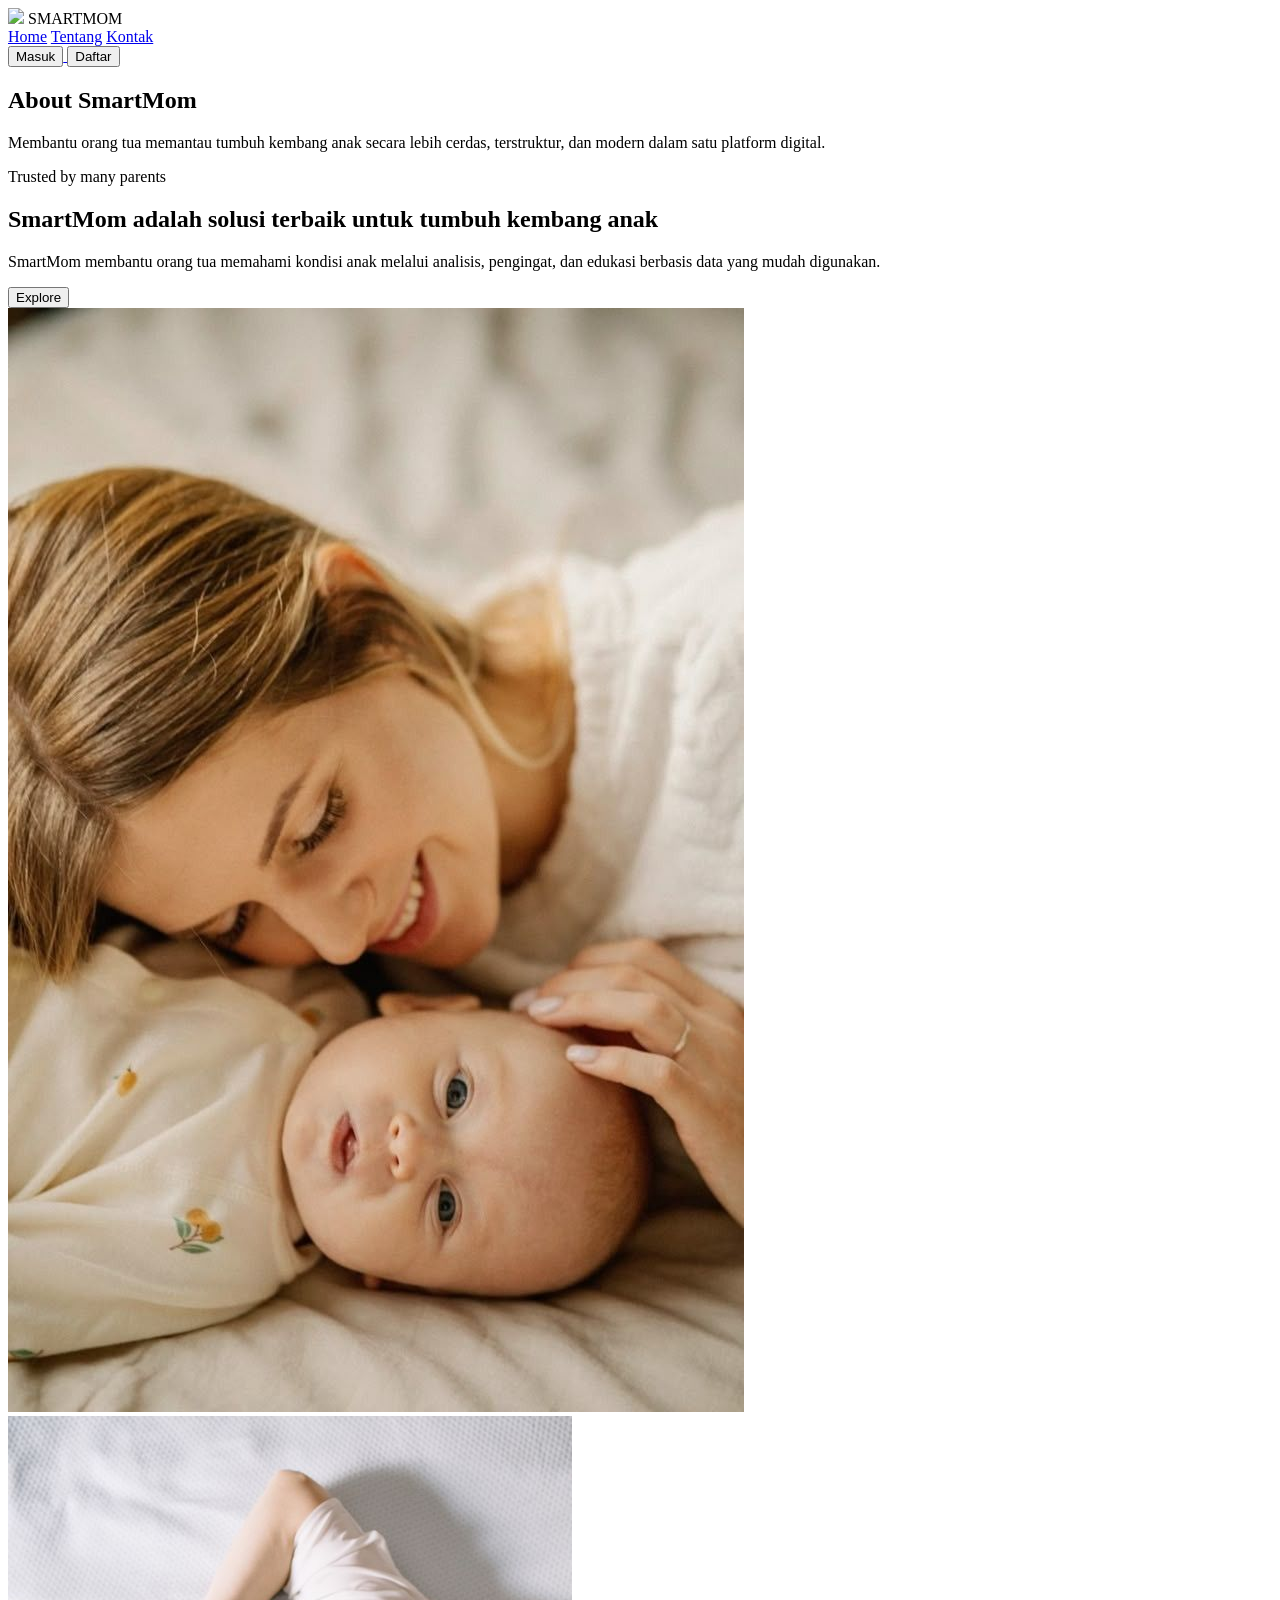
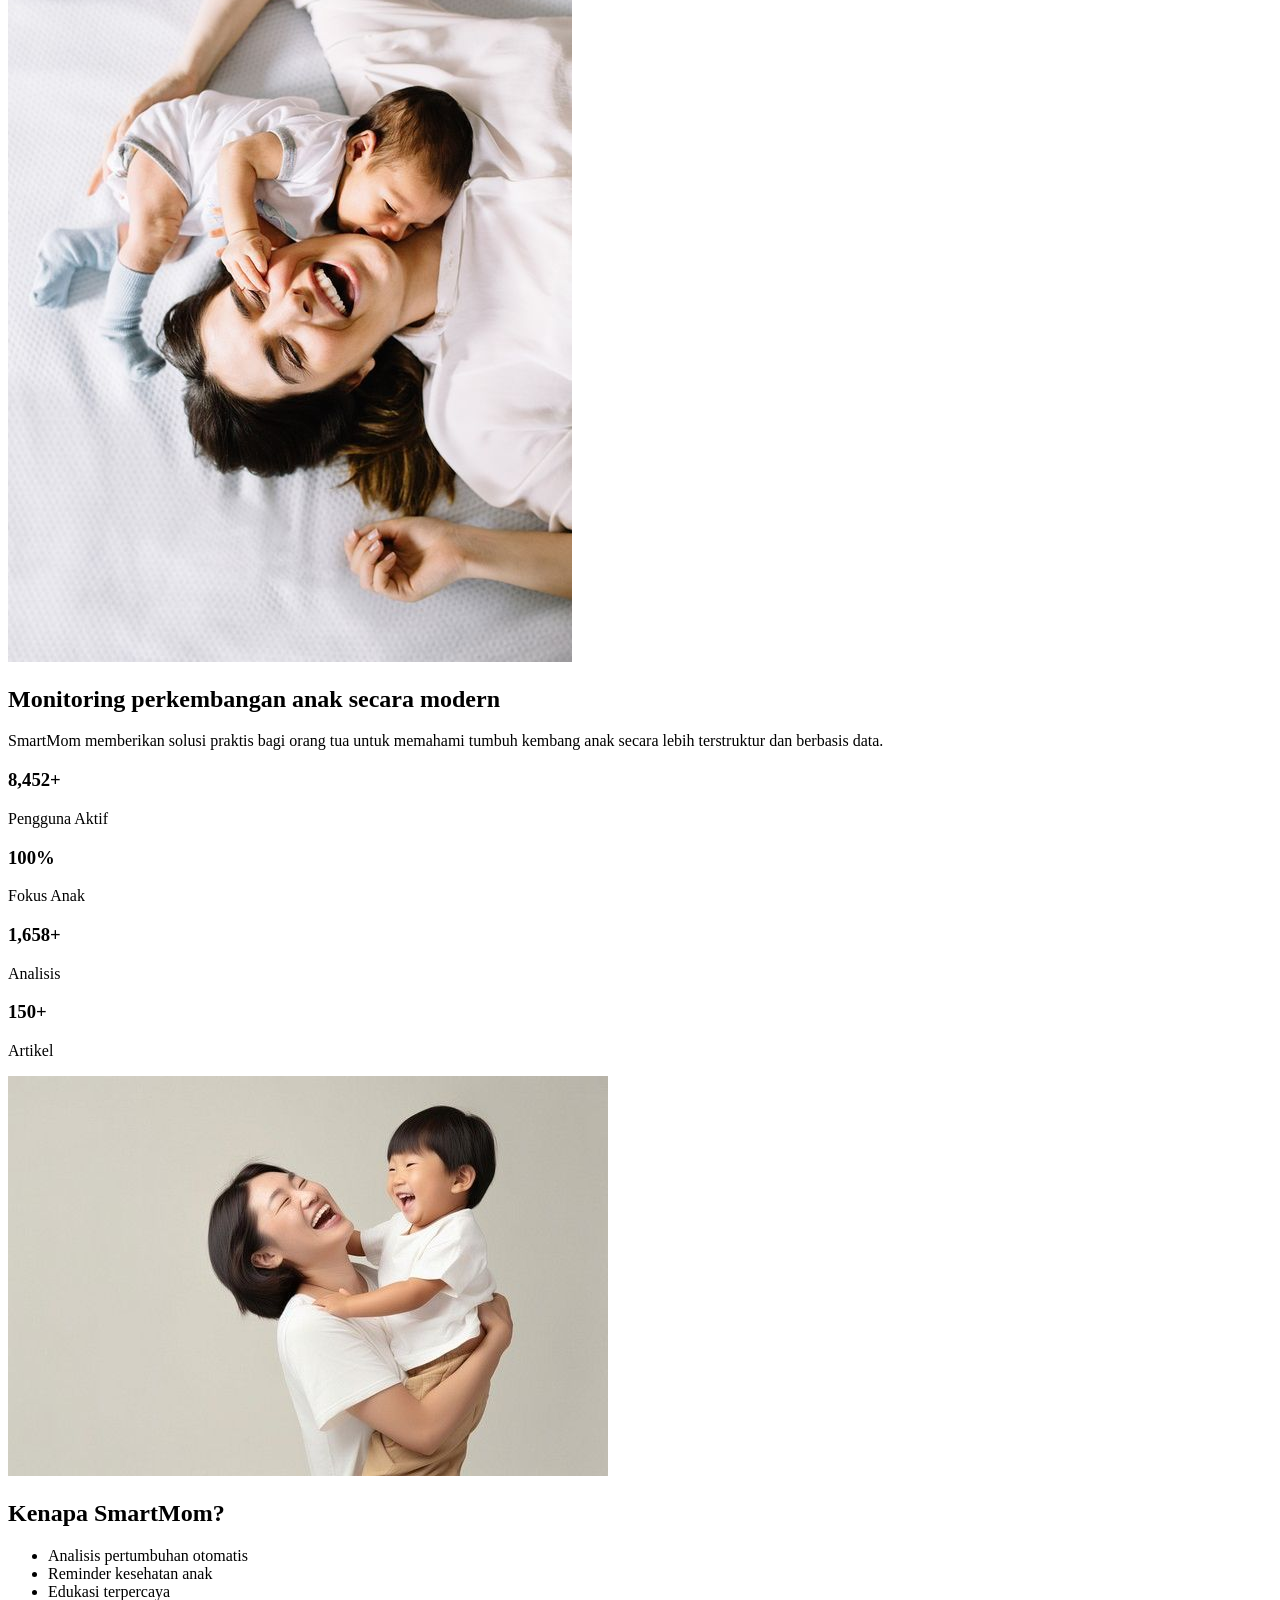
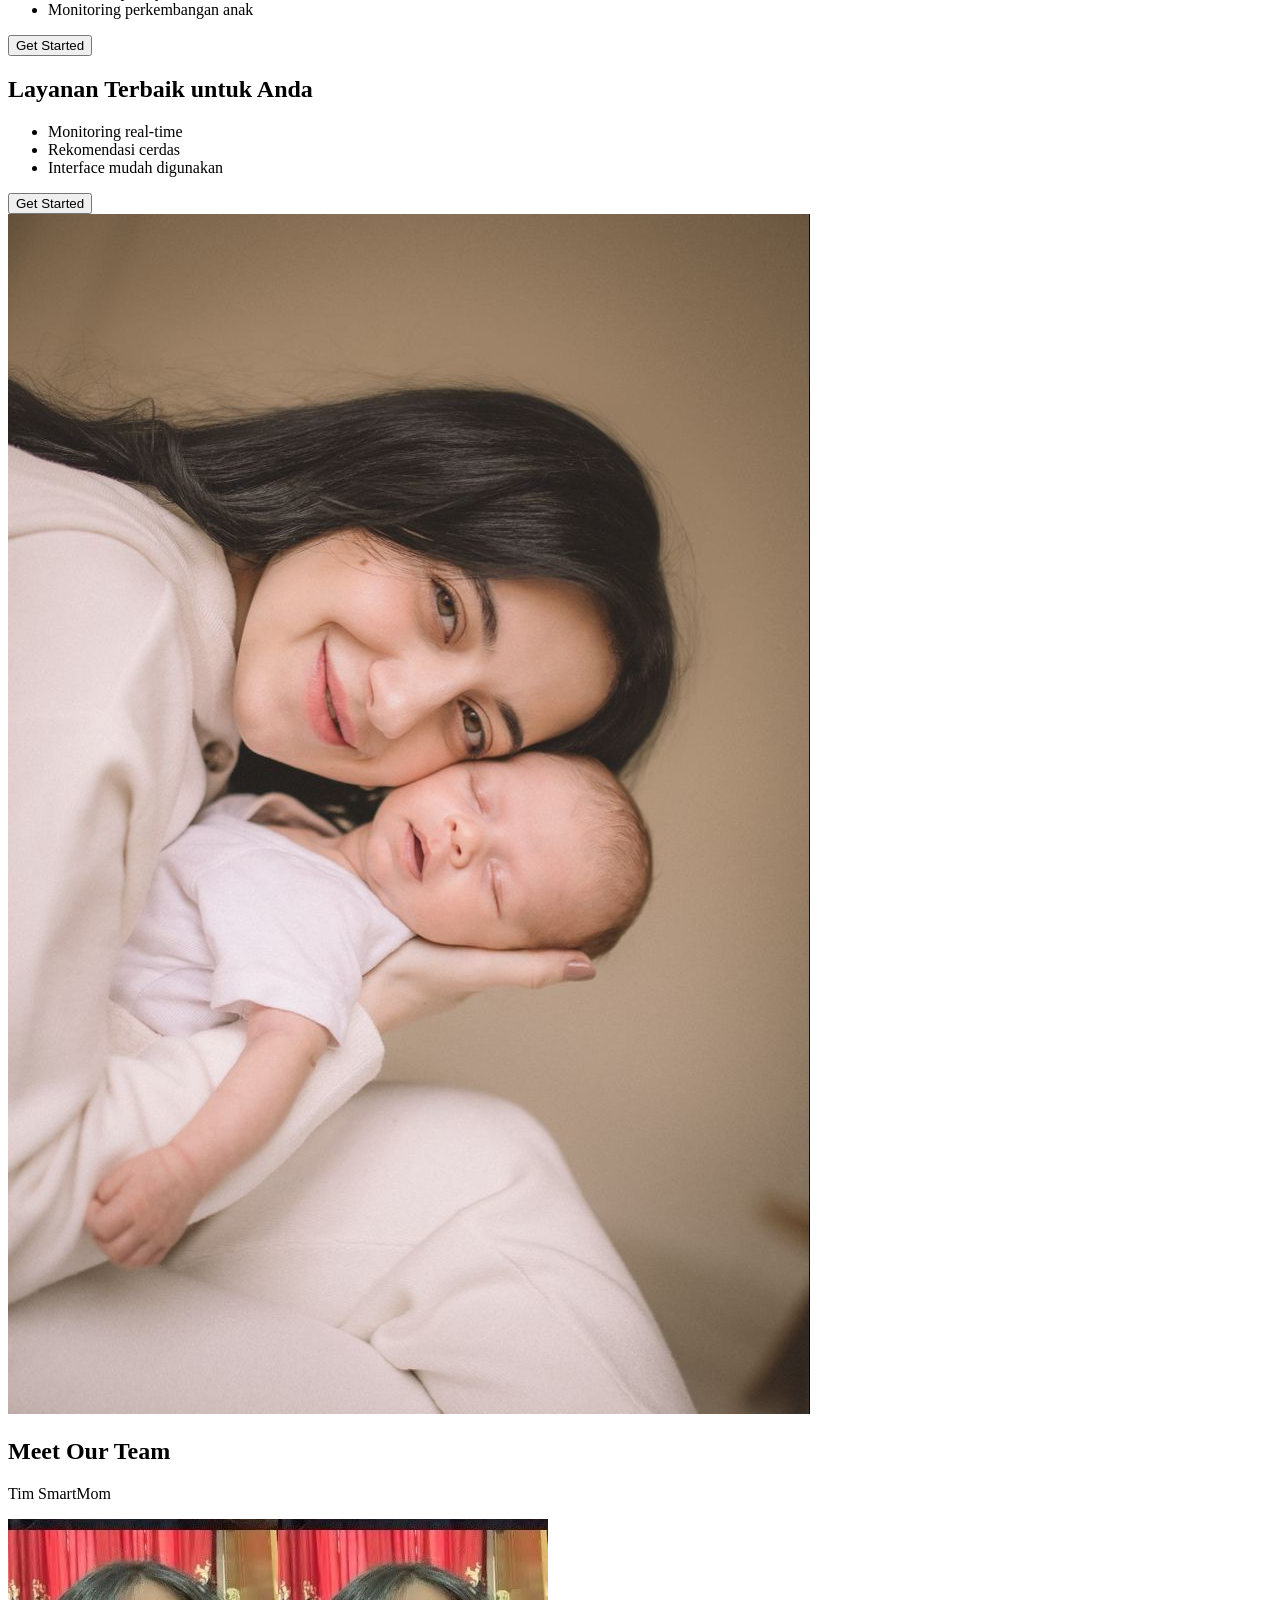
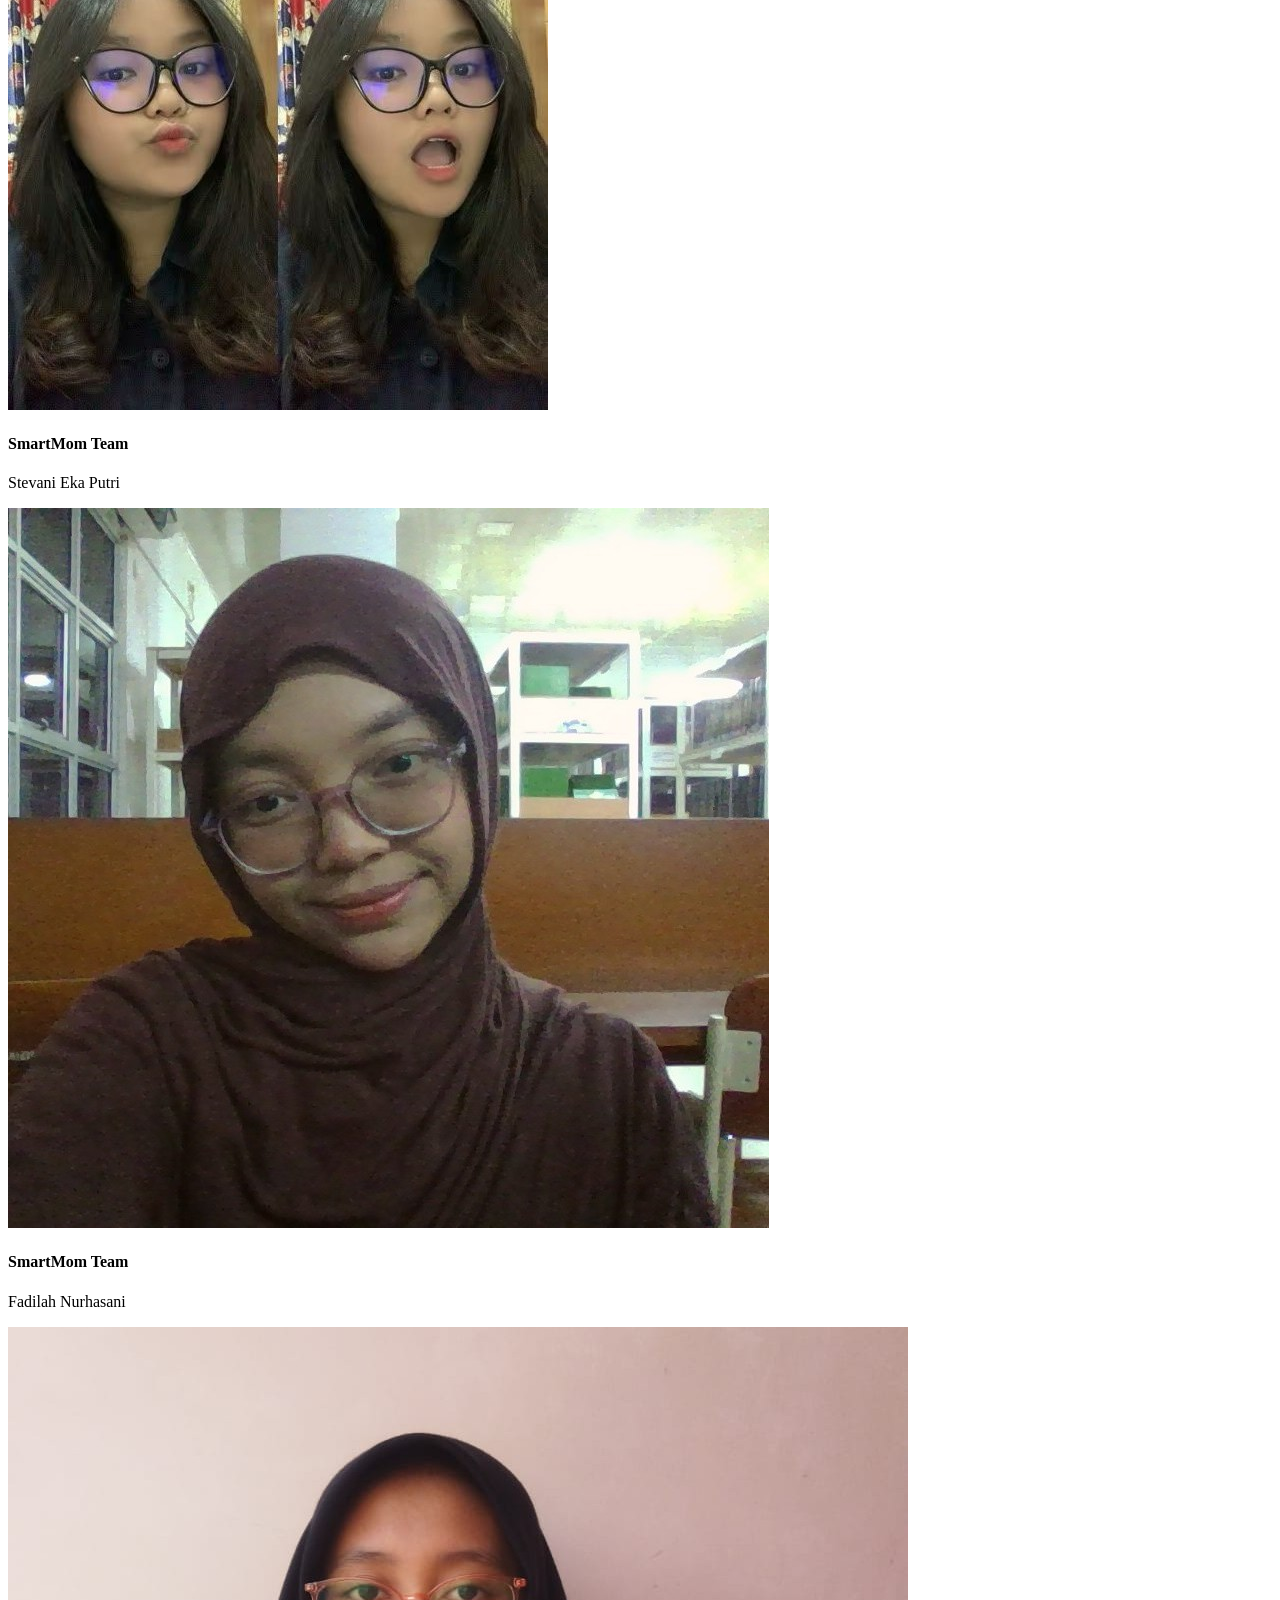
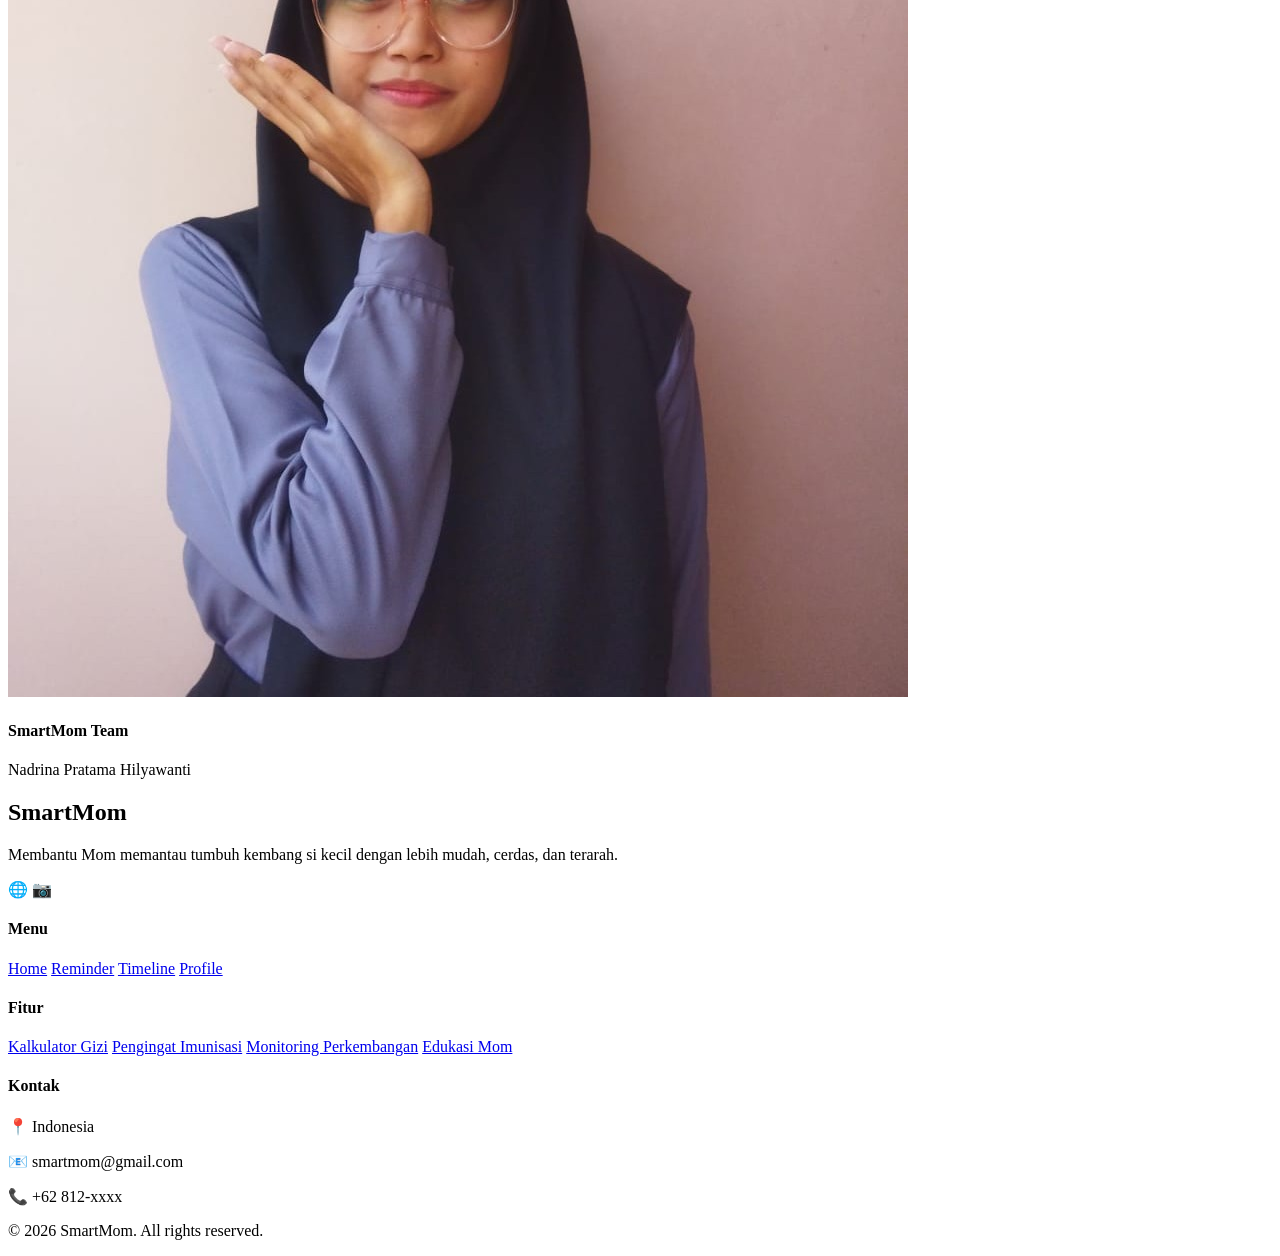
==== html/about-us.html @ 47fc6786 "Update about-us.html" ====
<!DOCTYPE html>

<html lang="id">

<head>
    <meta charset="UTF-8">
    <meta name="viewport" content="width=device-width, initial-scale=1.0">
    <title>About SmartMom</title>
<link rel="stylesheet" href="css/about-us.css"><link href="https://fonts.googleapis.com/css2?family=Poppins:wght@300;400;500;600;700&display=swap"
    rel="stylesheet">
</head>

<body>
<nav class="main-nav">
    <div class="logo">
        <img src="../assets/Logo_smartmom-removebg-preview.png">
        <span class="brand-name">SMARTMOM</span>
    </div>

    <div class="nav-right">
        <div class="nav-links">
            <a href="../index.html">Home</a>
            <a href="about-us.html" class="active">Tentang</a>
            <a href="contact-us.html">Kontak</a>
        </div>

        <div class="auth-buttons">
            <a href="sign in.html">
                <button class="btn-login">Masuk</button>
            </a>
            <a href="sign up.html">
                <button class="btn-signup">Daftar</button>
            </a>
        </div>
    </div>
</nav>

<section class="hero">
    <div class="hero-content">
        <h1>About SmartMom</h1>
        <p>
            Membantu orang tua memantau tumbuh kembang anak
            secara lebih cerdas, terstruktur, dan modern
            dalam satu platform digital.
        </p>
    </div>
</section>

<section class="trusted">
    <p>Trusted by many parents</p>
</section>

<section class="about">
    <div class="about-container">
        <div class="about-text">
            <h2>SmartMom adalah solusi terbaik untuk tumbuh kembang anak</h2>
            <p>
                SmartMom membantu orang tua memahami kondisi anak melalui analisis,
                pengingat, dan edukasi berbasis data yang mudah digunakan.
            </p>
            <button class="btn-explore">Explore</button>
        </div>
        <div class="about-img">
            <img src="../assets/download 9.jpg">
        </div>
    </div>
</section>

<section class="about-section">
    <div class="about-container">
        <div class="about-img">
            <img src="../assets/download (6).jpg">
        </div>

        <div class="about-text">
            <h2>Monitoring perkembangan anak secara modern</h2>
            <p>
                SmartMom memberikan solusi praktis bagi orang tua untuk memahami
                tumbuh kembang anak secara lebih terstruktur dan berbasis data.
            </p>

            <div class="stats">
                <div class="stat-card">
                    <h3>8,452+</h3>
                    <p>Pengguna Aktif</p>
                </div>
                <div class="stat-card">
                    <h3>100%</h3>
                    <p>Fokus Anak</p>
                </div>
                <div class="stat-card highlight">
                    <h3>1,658+</h3>
                    <p>Analisis</p>
                </div>
                <div class="stat-card">
                    <h3>150+</h3>
                    <p>Artikel</p>
                </div>
            </div>
        </div>
    </div>
</section>

<section class="feature">
    <div class="feature-container">
        <div class="feature-img">
            <img src="../assets/download (7).jpg">
        </div>
        <div class="feature-text">
            <h2>Kenapa SmartMom?</h2>
            <ul class="feature-list">
                <li>Analisis pertumbuhan otomatis</li>
                <li>Reminder kesehatan anak</li>
                <li>Edukasi terpercaya</li>
                <li>Monitoring perkembangan anak</li>
            </ul>
            <button class="btn-feature">Get Started</button>
        </div>
    </div>
</section>

<section class="feature reverse">
    <div class="feature-text">
        <h2>Layanan Terbaik untuk Anda</h2>
        <ul>
            <li>Monitoring real-time</li>
            <li>Rekomendasi cerdas</li>
            <li>Interface mudah digunakan</li>
        </ul>
        <button class="btn-feature">Get Started</button>
    </div>

    <div class="feature-img">
        <img src="../assets/download10.jpg">
    </div>
</section>

<section class="team">
    <h2>Meet Our Team</h2>
    <p class="team-subtitle">Tim SmartMom</p>

    <div class="team-grid">
        <div class="member">
            <img src="../assets/stevani eka putri.jpeg">
            <h4>SmartMom Team</h4>
            <p>Stevani Eka Putri</p>
        </div>
        <div class="member">
            <img src="../assets/fadilah nurhasani2.jpeg">
            <h4>SmartMom Team</h4>
            <p>Fadilah Nurhasani</p>
        </div>
        <div class="member">
            <img src="../assets/nadrina1.jpeg">
            <h4>SmartMom Team</h4>
            <p>Nadrina Pratama Hilyawanti</p>
        </div>
    </div>
</section>

<footer class="footer">

    <div class="footer-container">
        <div class="footer-col">
            <h2 class="footer-logo">SmartMom</h2>
            <p>
                Membantu Mom memantau tumbuh kembang si kecil
                dengan lebih mudah, cerdas, dan terarah.
            </p>

            <div class="footer-social">
                <span>🌐</span>
                <span>📷</span>
            </div>
        </div>

        <div class="footer-col">
            <h4>Menu</h4>
            <a href="../index.html">Home</a>
            <a href="#">Reminder</a>
            <a href="#">Timeline</a>
            <a href="#">Profile</a>
        </div>

        <div class="footer-col">
            <h4>Fitur</h4>
            <a href="#">Kalkulator Gizi</a>
            <a href="#">Pengingat Imunisasi</a>
            <a href="#">Monitoring Perkembangan</a>
            <a href="#">Edukasi Mom</a>
        </div>

        <div class="footer-col">
            <h4>Kontak</h4>
            <p>📍 Indonesia</p>
            <p>📧 smartmom@gmail.com</p>
            <p>📞 +62 812-xxxx</p>
        </div>
    </div>

    <div class="footer-bottom">
        <p>© 2026 SmartMom. All rights reserved.</p>
    </div>

</footer>


</body>

</html>
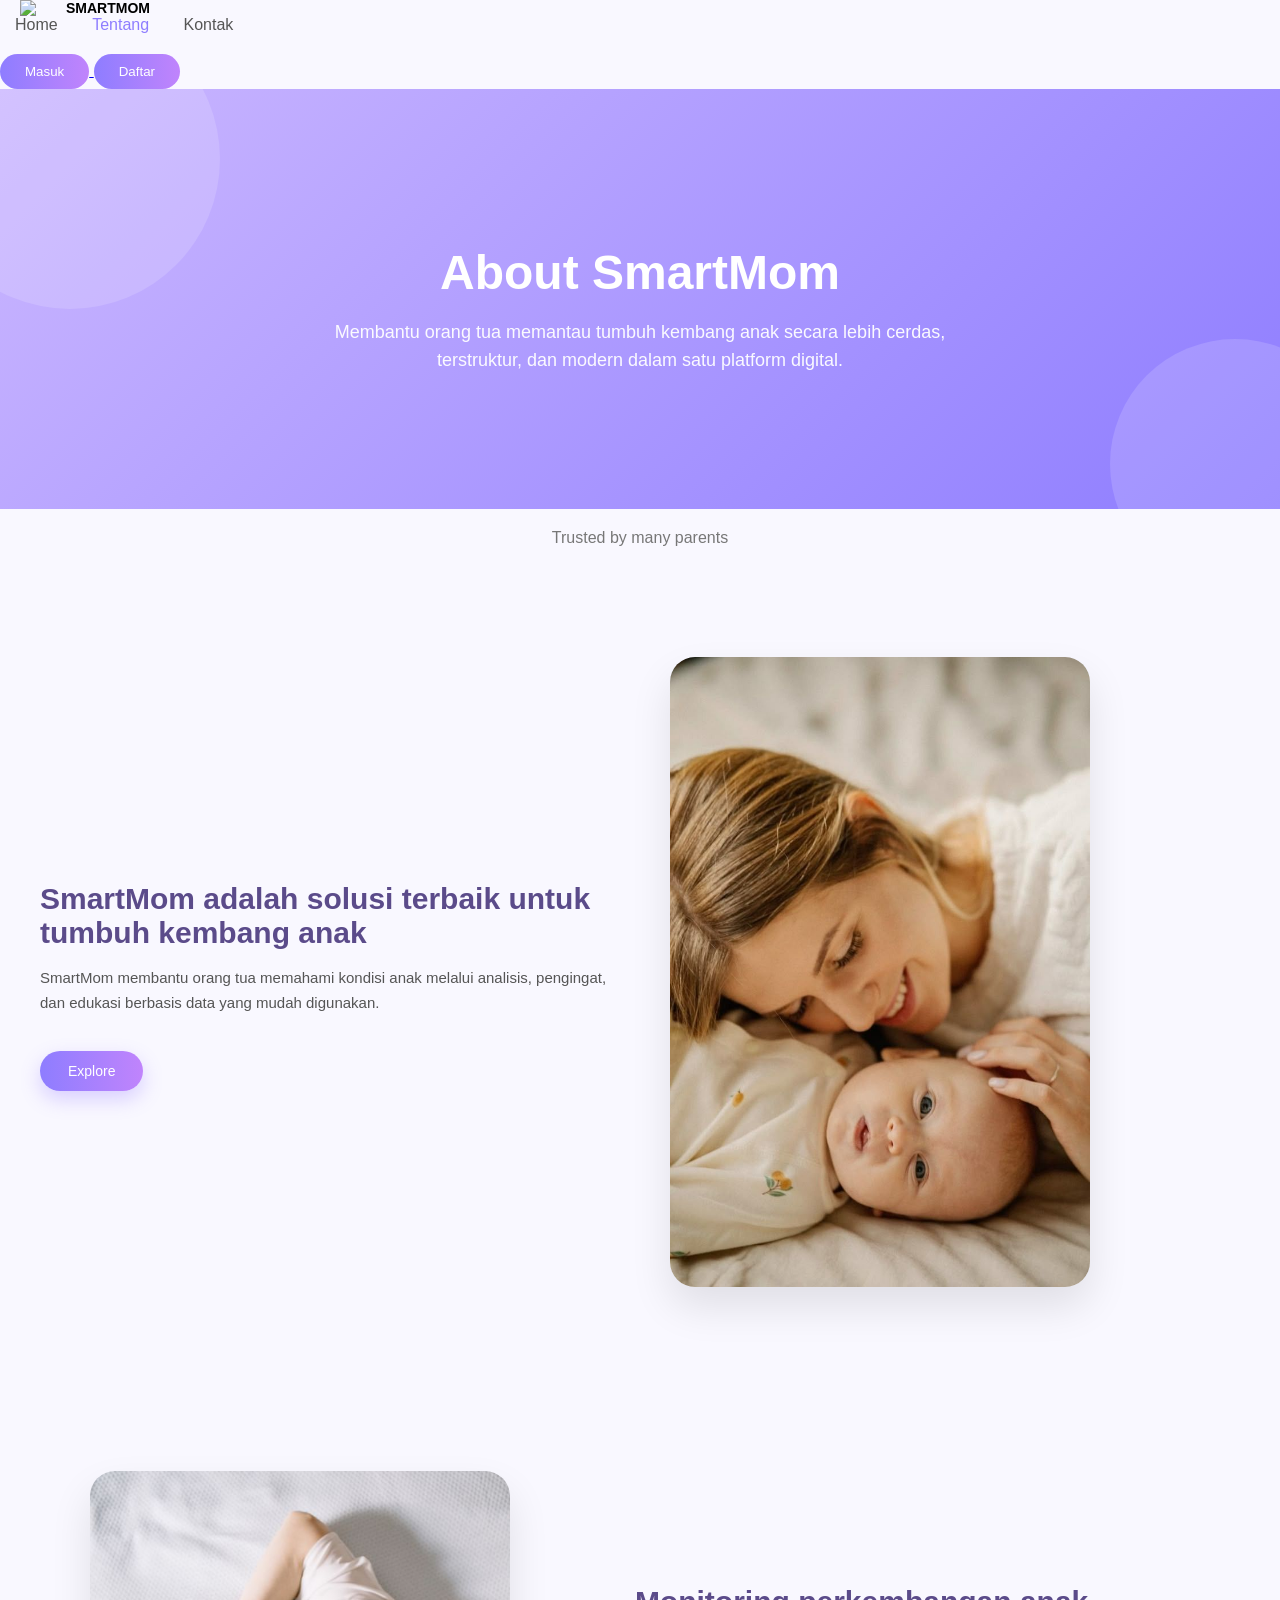
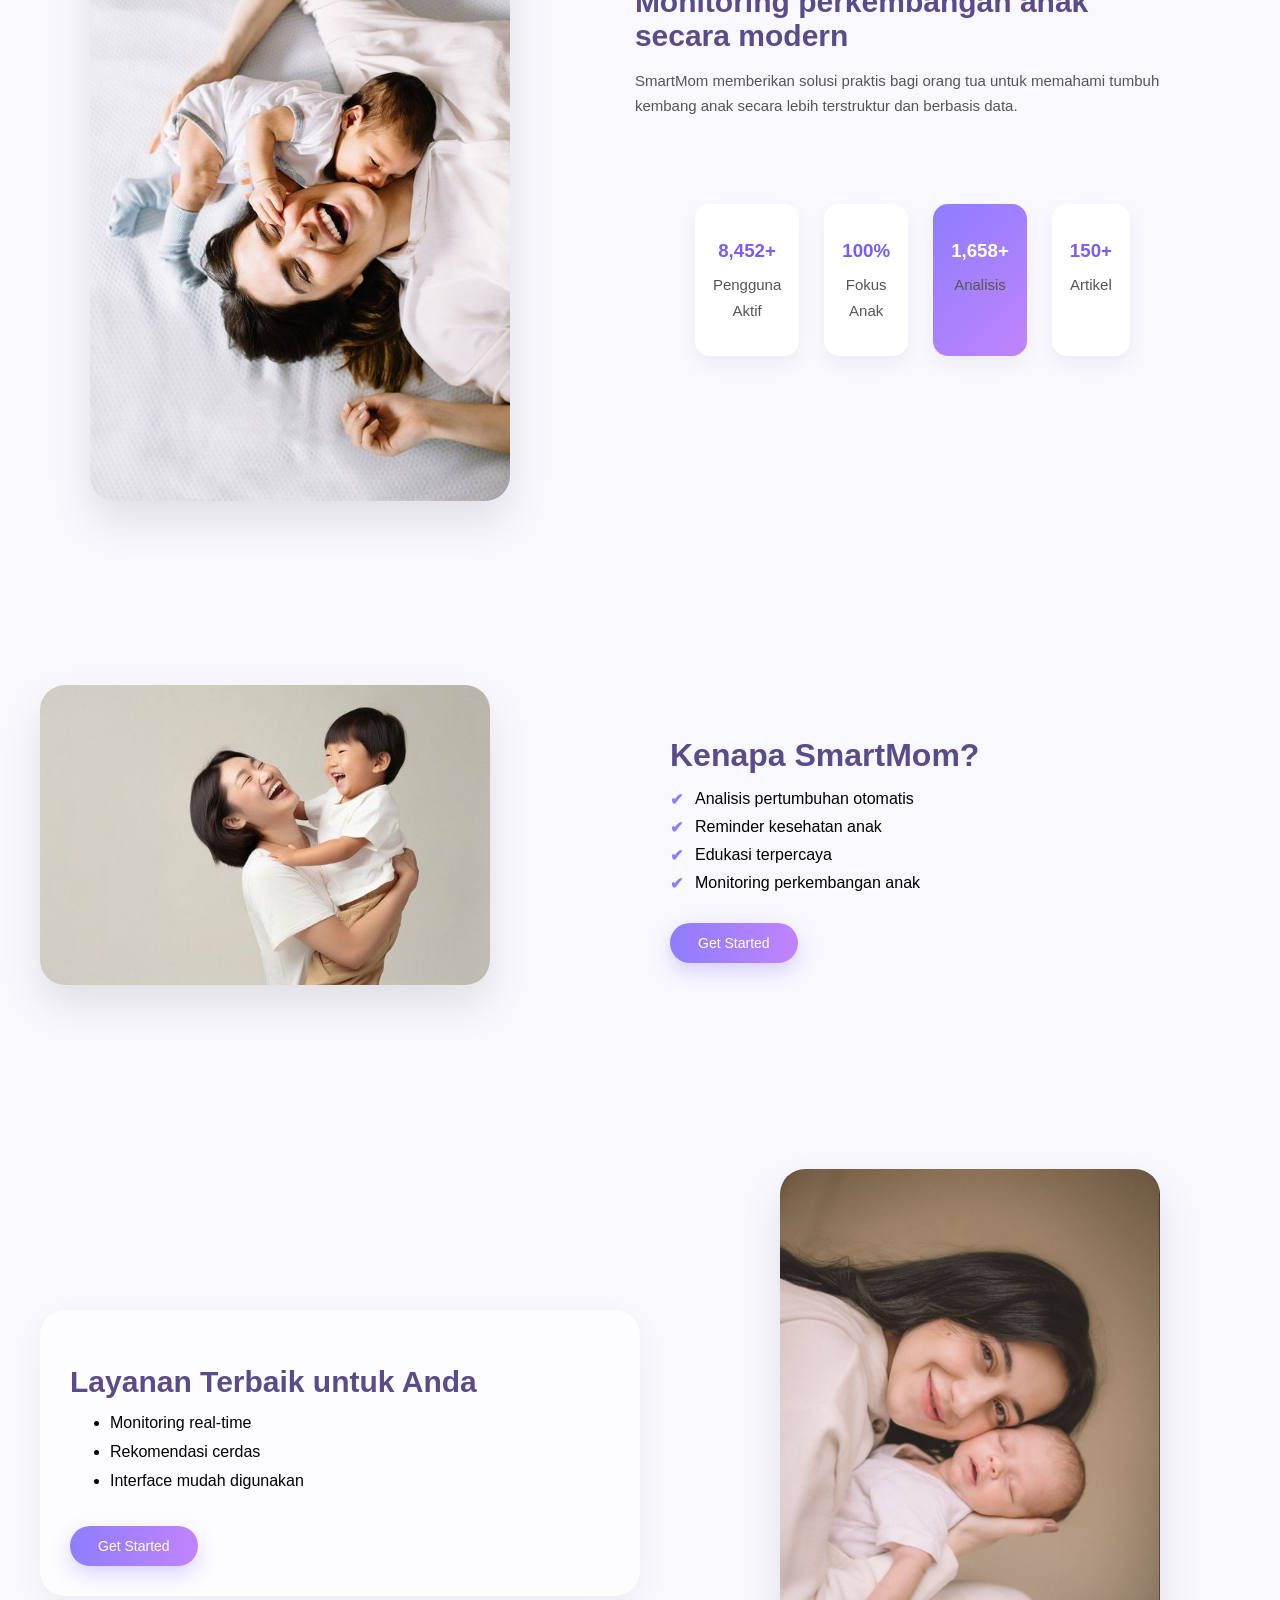
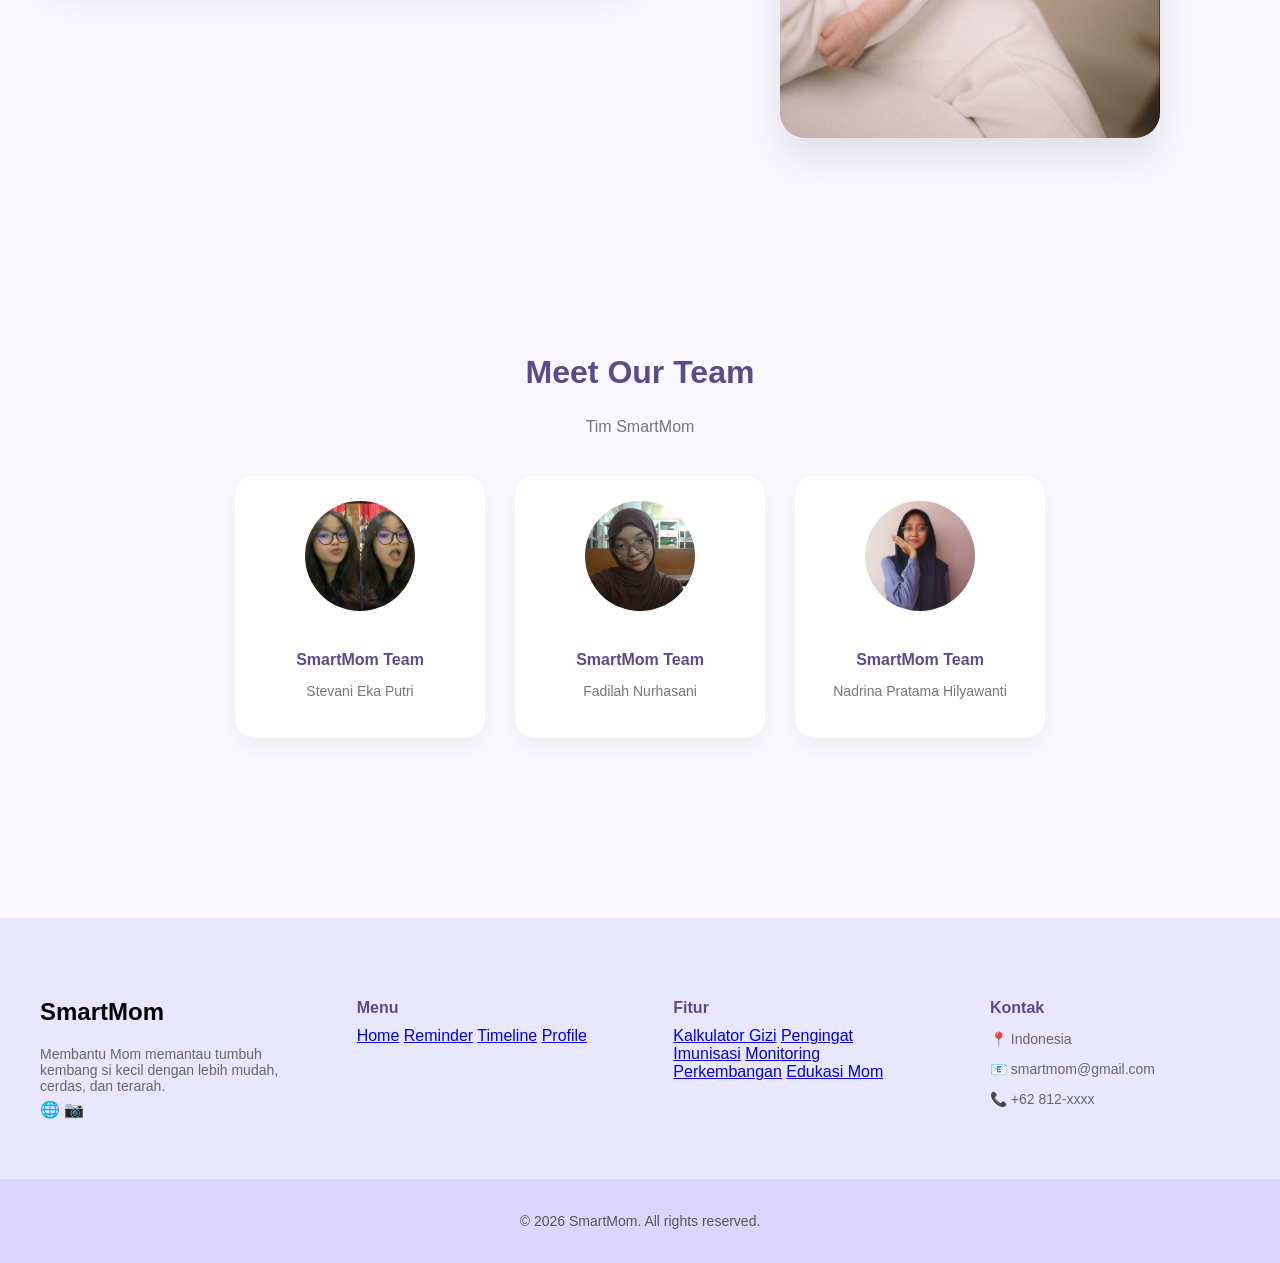
==== commit 5b4e606e: "Update about-us.html" ====
--- a/html/about-us.html
+++ b/html/about-us.html
@@ -6,7 +6,8 @@
     <meta charset="UTF-8">
     <meta name="viewport" content="width=device-width, initial-scale=1.0">
     <title>About SmartMom</title>
-<link rel="stylesheet" href="css/about-us.css"><link href="https://fonts.googleapis.com/css2?family=Poppins:wght@300;400;500;600;700&display=swap"
+<link rel="stylesheet" href="../css/about-us.css">
+    <link href="https://fonts.googleapis.com/css2?family=Poppins:wght@300;400;500;600;700&display=swap"
     rel="stylesheet">
 </head>
 
--- a/css/about-us.css
+++ b/css/about-us.css
@@ -0,0 +1,565 @@
+body{
+    margin:0;
+    font-family:'Poppins', sans-serif;
+    background:#f9f8ff;
+}
+
+.navbar{
+    display:flex;
+    justify-content:space-between;
+    align-items:center;
+    padding:20px 60px;
+}
+
+.nav-links a{
+    margin:0 15px;
+    text-decoration:none;
+    color:#555;
+}
+
+.nav-links .active{
+    color:#8e7dff;
+}
+
+.auth a{
+    margin-left:15px;
+    text-decoration:none;
+}
+
+.login{
+    background:#8e7dff;
+    color:white;
+    padding:6px 14px;
+    border-radius:10px;
+}
+
+.hero{
+    height: 420px;
+    background: linear-gradient(135deg,#cbb7ff,#8e7dff);
+    display:flex;
+    justify-content:center;
+    align-items:center;
+    text-align:center;
+    color:white;
+    position:relative;
+    overflow:hidden;
+}
+
+/* efek bulat background */
+.hero::before{
+    content:"";
+    position:absolute;
+    width:300px;
+    height:300px;
+    background:rgba(255,255,255,0.15);
+    border-radius:50%;
+    top:-80px;
+    left:-80px;
+}
+
+.hero::after{
+    content:"";
+    position:absolute;
+    width:250px;
+    height:250px;
+    background:rgba(255,255,255,0.15);
+    border-radius:50%;
+    bottom:-80px;
+    right:-80px;
+}
+
+.hero-content{
+    position:relative;
+    max-width:700px;
+}
+
+.hero h1{
+    font-size:48px;
+    margin-bottom:15px;
+    font-weight:600;
+}
+
+.hero p{
+    font-size:18px;
+    line-height:1.6;
+    opacity:0.95;
+}
+
+.trusted{
+    text-align:center;
+    margin:20px 0;
+    color:#777;
+}
+
+.about{
+    padding:90px 40px;
+}
+
+.about-container{
+    max-width:1200px;
+    margin:auto;
+    display:flex;
+    align-items:center;
+    gap:60px;
+}
+
+.about-text{
+    flex:1;
+}
+
+.about-text h2{
+    font-size:32px;
+    color:#5b4b8a;
+    margin-bottom:15px;
+}
+
+.about-text p{
+    color:#666;
+    line-height:1.8;
+    font-size:15px;
+}
+
+/* BUTTON */
+.btn-explore{
+    margin-top:20px;
+    padding:12px 28px;
+    border:none;
+    border-radius:25px;
+    background:linear-gradient(90deg,#8e7dff,#c084fc);
+    color:white;
+    font-size:14px;
+    cursor:pointer;
+    box-shadow:0 8px 20px rgba(140,110,255,0.3);
+    transition:0.3s;
+}
+
+.btn-explore:hover{
+    transform:translateY(-3px);
+}
+
+/* IMAGE */
+.about-img{
+    flex:1;
+}
+
+.about-img img{
+    width:100%;
+    max-width:420px;
+    border-radius:25px;
+    box-shadow:0 20px 40px rgba(0,0,0,0.1);
+}
+.about-section{
+    padding:90px;
+}
+
+.about-container{
+    display:flex;
+    gap:60px;
+    align-items:center;
+}
+
+.about-img img{
+    width:100%;
+    max-width:420px;
+    border-radius:25px;
+    box-shadow:0 20px 40px rgba(0,0,0,0.1);
+}
+
+.about-text h2{
+    color:#5b4b8a;
+    font-size:30px;
+}
+
+.about-text p{
+    margin-top:10px;
+    line-height:1.7;
+    color:#555;
+}
+
+/* STATS */
+.stats{
+    display:grid;
+    grid-template-columns: repeat(2, 140px);
+    gap:15px;
+    margin-top:25px;
+}
+
+.stat-card{
+    background:white;
+    padding:18px;
+    border-radius:15px;
+    text-align:center;
+    box-shadow:0 8px 18px rgba(0,0,0,0.05);
+}
+
+.stat-card h3{
+    color:#7a5cff;
+    margin-bottom:5px;
+}
+
+.stat-card.highlight{
+    background:linear-gradient(135deg,#8e7dff,#c084fc);
+    color:white;
+}
+
+.stat-card.highlight h3{
+    color:white;
+}
+
+/* STATS */
+.stats{
+    display:grid;
+    grid-template-columns: repeat(2, 140px);
+    gap:15px;
+    margin-top:25px;
+}
+
+.stat-card{
+    background:white;
+    padding:18px;
+    border-radius:15px;
+    text-align:center;
+    box-shadow:0 8px 18px rgba(0,0,0,0.05);
+}
+
+.stat-card h3{
+    color:#7a5cff;
+    margin-bottom:5px;
+}
+
+.stat-card.highlight{
+    background:linear-gradient(135deg,#8e7dff,#c084fc);
+    color:white;
+}
+
+.stat-card.highlight h3{
+    color:white;
+}
+
+button{
+    margin-top:20px;
+    padding:10px 25px;
+    border:none;
+    border-radius:20px;
+    background:linear-gradient(90deg,#8e7dff,#c084fc);
+    color:white;
+}
+
+.stats{
+    display:flex;
+    justify-content:center;
+    gap:25px;
+    padding:60px;
+}
+
+.card{
+    background:white;
+    padding:25px;
+    border-radius:15px;
+    width:150px;
+    text-align:center;
+}
+
+.card.active{
+    background:#2d2dff;
+    color:white;
+}
+
+.feature{
+    padding:90px 40px;
+}
+
+.feature-container{
+    max-width:1200px;
+    margin:auto;
+    display:flex;
+    align-items:center;
+    gap:60px;
+}
+
+/* IMAGE */
+.feature-img{
+    flex:1;
+}
+
+.feature-img img{
+    width:100%;
+    max-width:450px;
+    border-radius:25px;
+    box-shadow:0 20px 40px rgba(0,0,0,0.1);
+}
+
+/* TEXT */
+.feature-text{
+    flex:1;
+}
+
+.feature-text h2{
+    font-size:32px;
+    color:#5b4b8a;
+    margin-bottom:10px;
+}
+
+.feature-text p{
+    color:#666;
+    line-height:1.7;
+    margin-bottom:15px;
+}
+
+/* LIST */
+.feature-list{
+    list-style:none;
+    padding:0;
+}
+
+.feature-list li{
+    margin-bottom:10px;
+    padding-left:25px;
+    position:relative;
+}
+
+.feature-list li::before{
+    content:"✔";
+    position:absolute;
+    left:0;
+    color:#8e7dff;
+    font-weight:bold;
+}
+
+/* BUTTON */
+.btn-feature{
+    margin-top:15px;
+    padding:12px 28px;
+    border:none;
+    border-radius:25px;
+    background:linear-gradient(90deg,#8e7dff,#c084fc);
+    color:white;
+    font-size:14px;
+    cursor:pointer;
+    box-shadow:0 8px 20px rgba(140,110,255,0.3);
+    transition:0.3s;
+}
+
+.btn-feature:hover{
+    transform:translateY(-3px);
+}
+.team{
+    text-align:center;
+    padding:80px;
+}
+
+.team-grid{
+    display:flex;
+    justify-content:center;
+    gap:30px;
+    margin-top:30px;
+}
+
+.member{
+    background:white;
+    padding:20px;
+    border-radius:15px;
+}
+
+.member img{
+    width:100px;
+    border-radius:50%;
+}
+
+/* FOOTER */
+.footer{
+    background:#e9e6ff;
+    margin-top:80px;
+}
+
+.footer-container{
+    max-width:1200px;
+    margin:auto;
+    display:flex;
+    justify-content:space-between;
+    padding:60px 40px;
+    flex-wrap:wrap;
+}
+
+.footer-col{
+    width:250px;
+}
+
+.footer-col h3{
+    color:#5b4b8a;
+    margin-bottom:10px;
+}
+
+.footer-col h4{
+    color:#5b4b8a;
+    margin-bottom:10px;
+}
+
+.footer-col p{
+    color:#666;
+    margin-bottom:6px;
+    font-size:14px;
+}
+
+.footer-bottom{
+    text-align:center;
+    padding:20px;
+    background:#dcd6ff;
+    color:#555;
+    font-size:14px;
+}
+.logo{
+    display: flex;
+    align-items: center;
+    gap: 10px;
+    padding: 0 clamp(12px, 2vw, 20px);
+
+    font-size: clamp(12px, 1.2vw, 14px);
+    font-weight: 600;
+}
+
+.logo img{
+    width: clamp(28px, 3vw, 36px);
+}
+
+/* FEATURE REVERSE */
+.feature.reverse{
+    padding: 90px 40px;
+}
+
+.feature.reverse{
+    display: flex;
+    justify-content: center;
+}
+
+.feature.reverse .feature-text{
+    width: 45%;
+    background: rgba(255,255,255,0.6);
+    backdrop-filter: blur(8px);
+    padding: 30px;
+    border-radius: 25px;
+    box-shadow: 0 10px 30px rgba(0,0,0,0.05);
+}
+
+.feature.reverse .feature-text h2{
+    font-size: 30px;
+    color: #5b4b8a;
+    margin-bottom: 10px;
+}
+
+.feature.reverse .feature-text ul{
+    margin-top: 10px;
+    line-height: 1.8;
+}
+
+.feature.reverse .feature-img{
+    width: 45%;
+    display: flex;
+    justify-content: center;
+    align-items: center;
+}
+
+.feature.reverse .feature-img img{
+    width: 100%;
+    max-width: 380px;
+    border-radius: 25px;
+    box-shadow: 0 20px 40px rgba(0,0,0,0.1);
+}
+
+/* layout kanan kiri */
+.feature.reverse{
+    display: flex;
+    flex-direction: row;
+    align-items: center;
+    gap: 60px;
+    max-width: 1200px;
+    margin: auto;
+}
+
+/* TEAM */
+.team{
+    text-align:center;
+    padding:100px 40px;
+}
+
+.team h2{
+    font-size:32px;
+    color:#5b4b8a;
+}
+
+.team-subtitle{
+    color:#777;
+    margin-top:10px;
+}
+
+.team-grid{
+    display:flex;
+    justify-content:center;
+    gap:30px;
+    margin-top:40px;
+    flex-wrap:wrap;
+}
+
+.member{
+    background:white;
+    padding:25px;
+    border-radius:20px;
+    width:200px;
+    box-shadow:0 10px 20px rgba(0,0,0,0.05);
+    transition:0.3s;
+}
+
+.member:hover{
+    transform:translateY(-10px);
+    box-shadow:0 20px 40px rgba(0,0,0,0.1);
+}
+
+.member img{
+    width:110px;
+    height:110px;
+    object-fit:cover;
+    border-radius:50%;
+    margin-bottom:15px;
+}
+
+.member h4{
+    color:#5b4b8a;
+    margin-bottom:5px;
+}
+
+.member p{
+    color:#777;
+    font-size:14px;
+}
+
+/* RESPONSIVE */
+@media(max-width:768px){
+    .feature.reverse{
+        flex-direction: column;
+        text-align: center;
+    }
+
+    .feature.reverse .feature-text,
+    .feature.reverse .feature-img{
+        width: 100%;
+    }
+}
+
+@media(max-width:768px){
+
+    .about,
+    .feature{
+        flex-direction:column;
+        padding:40px;
+    }
+
+    .stats{
+        flex-direction:column;
+        align-items:center;
+    }
+
+    .team-grid{
+        flex-direction:column;
+    }
+
+}
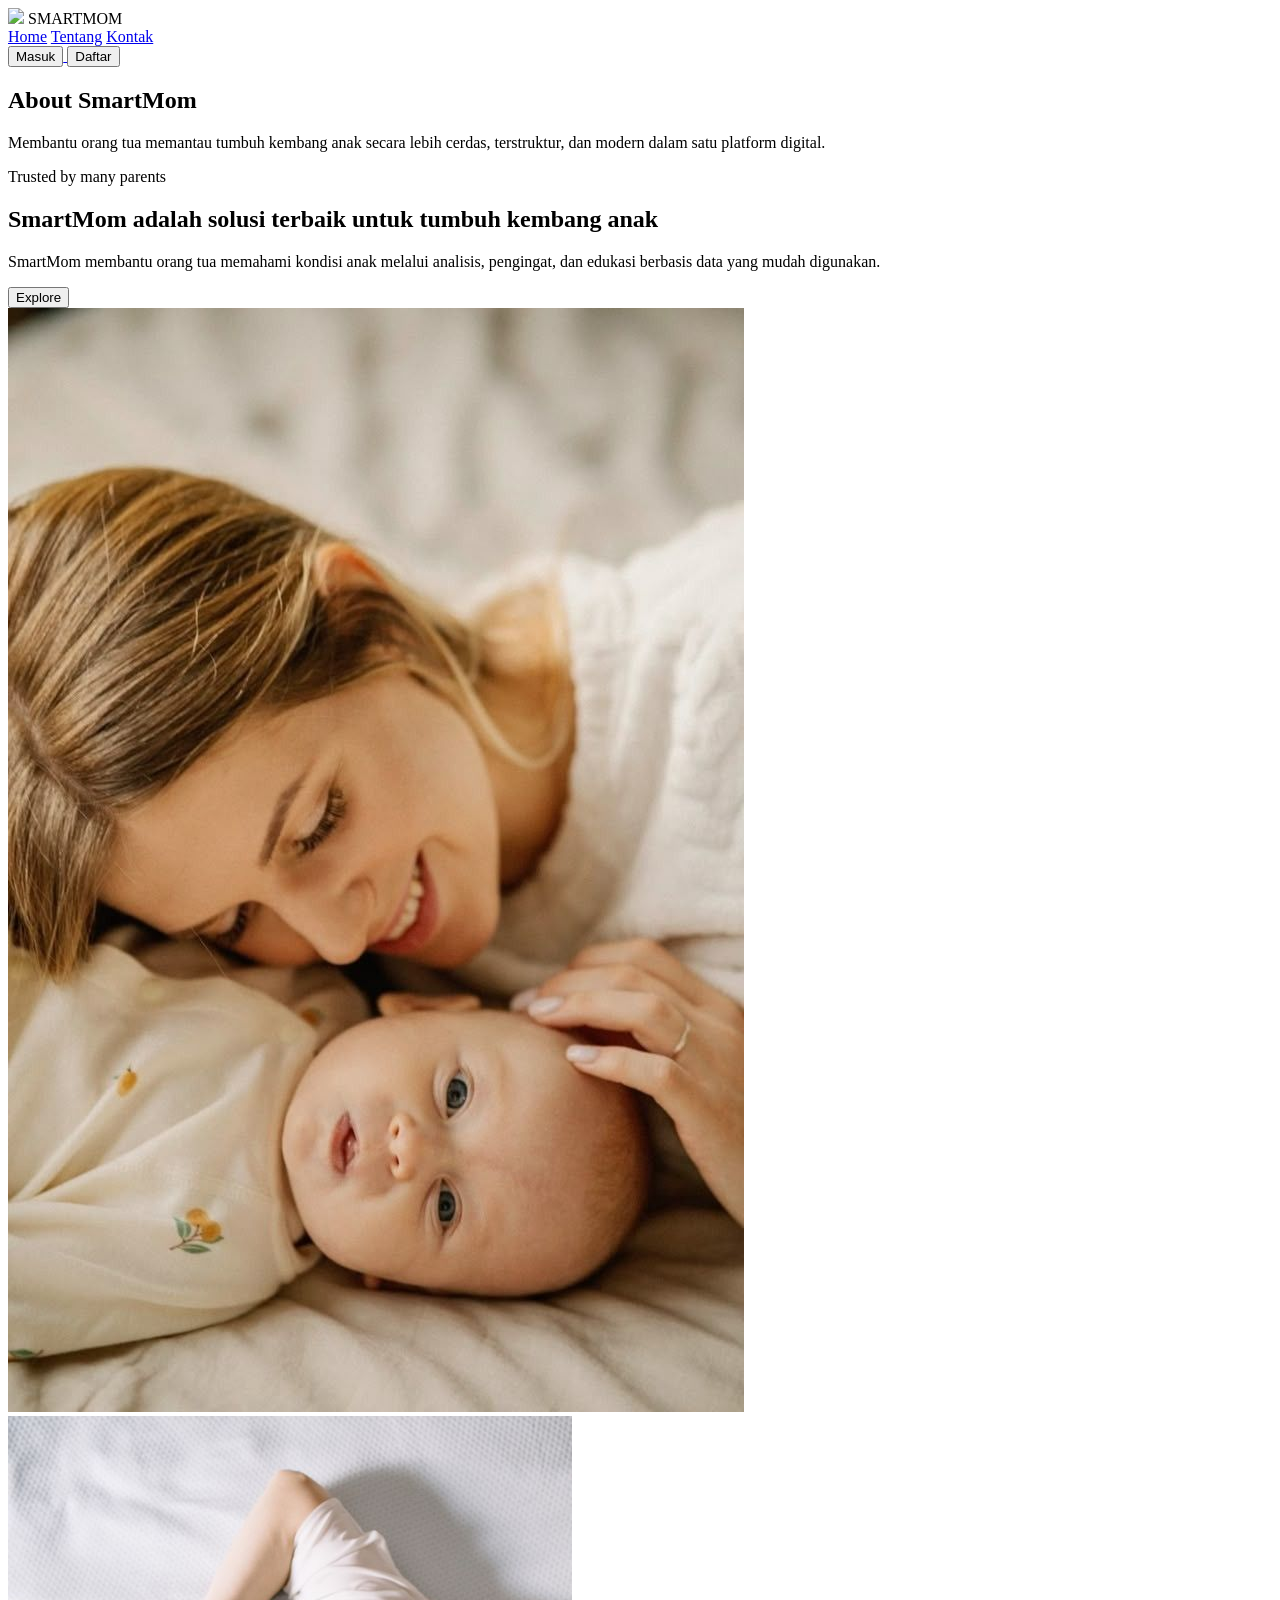
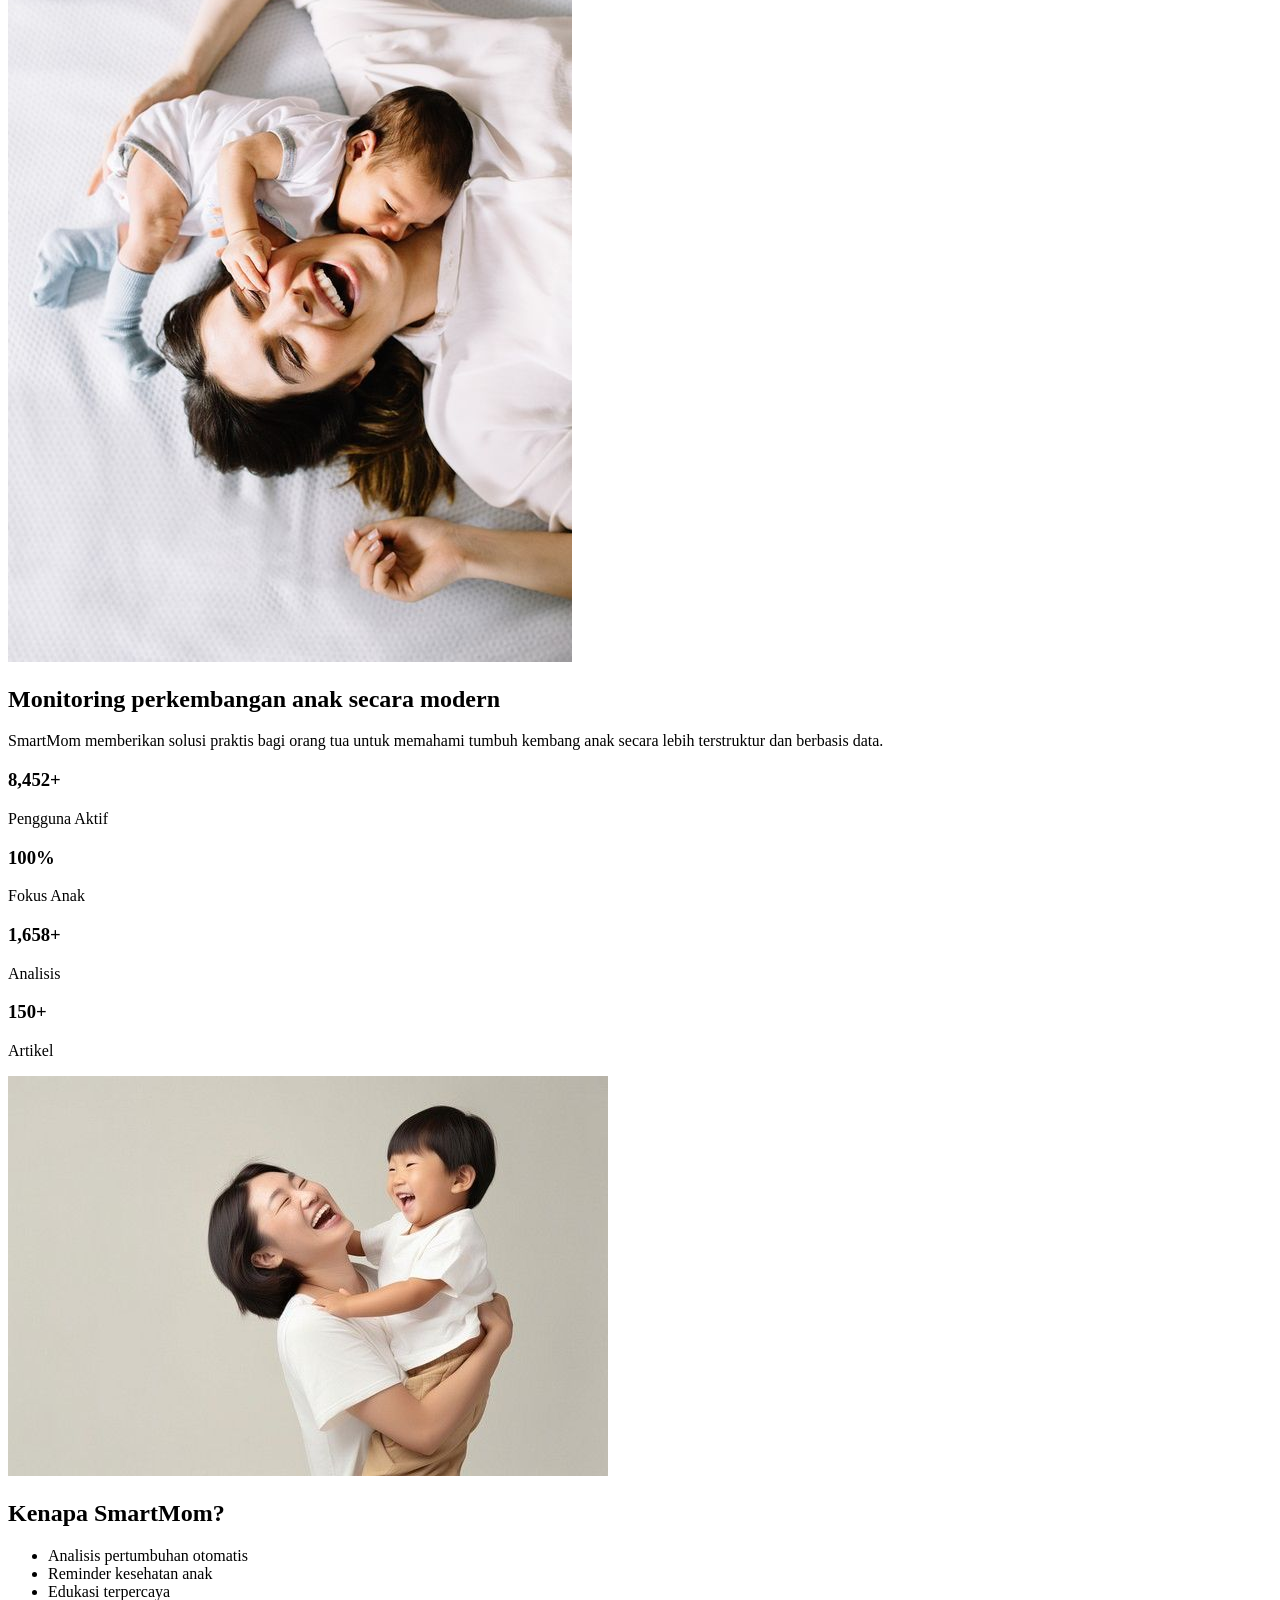
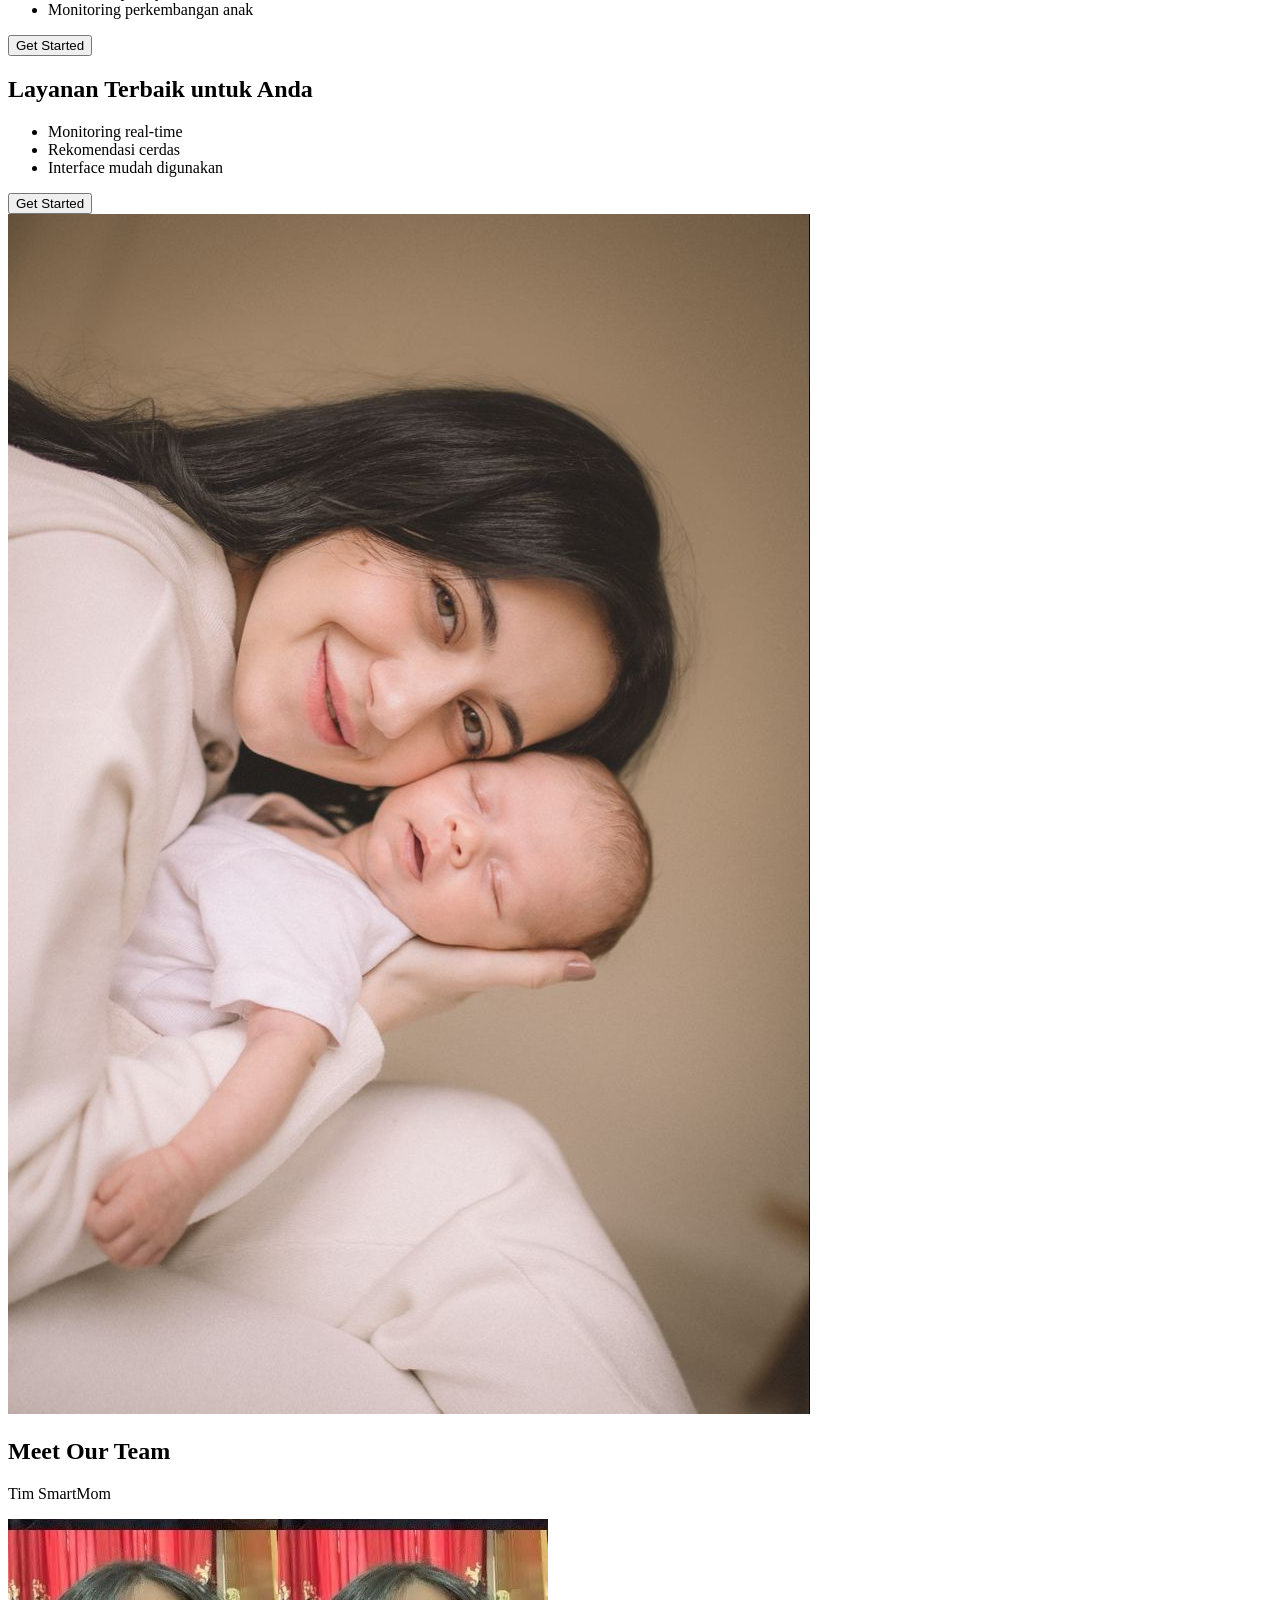
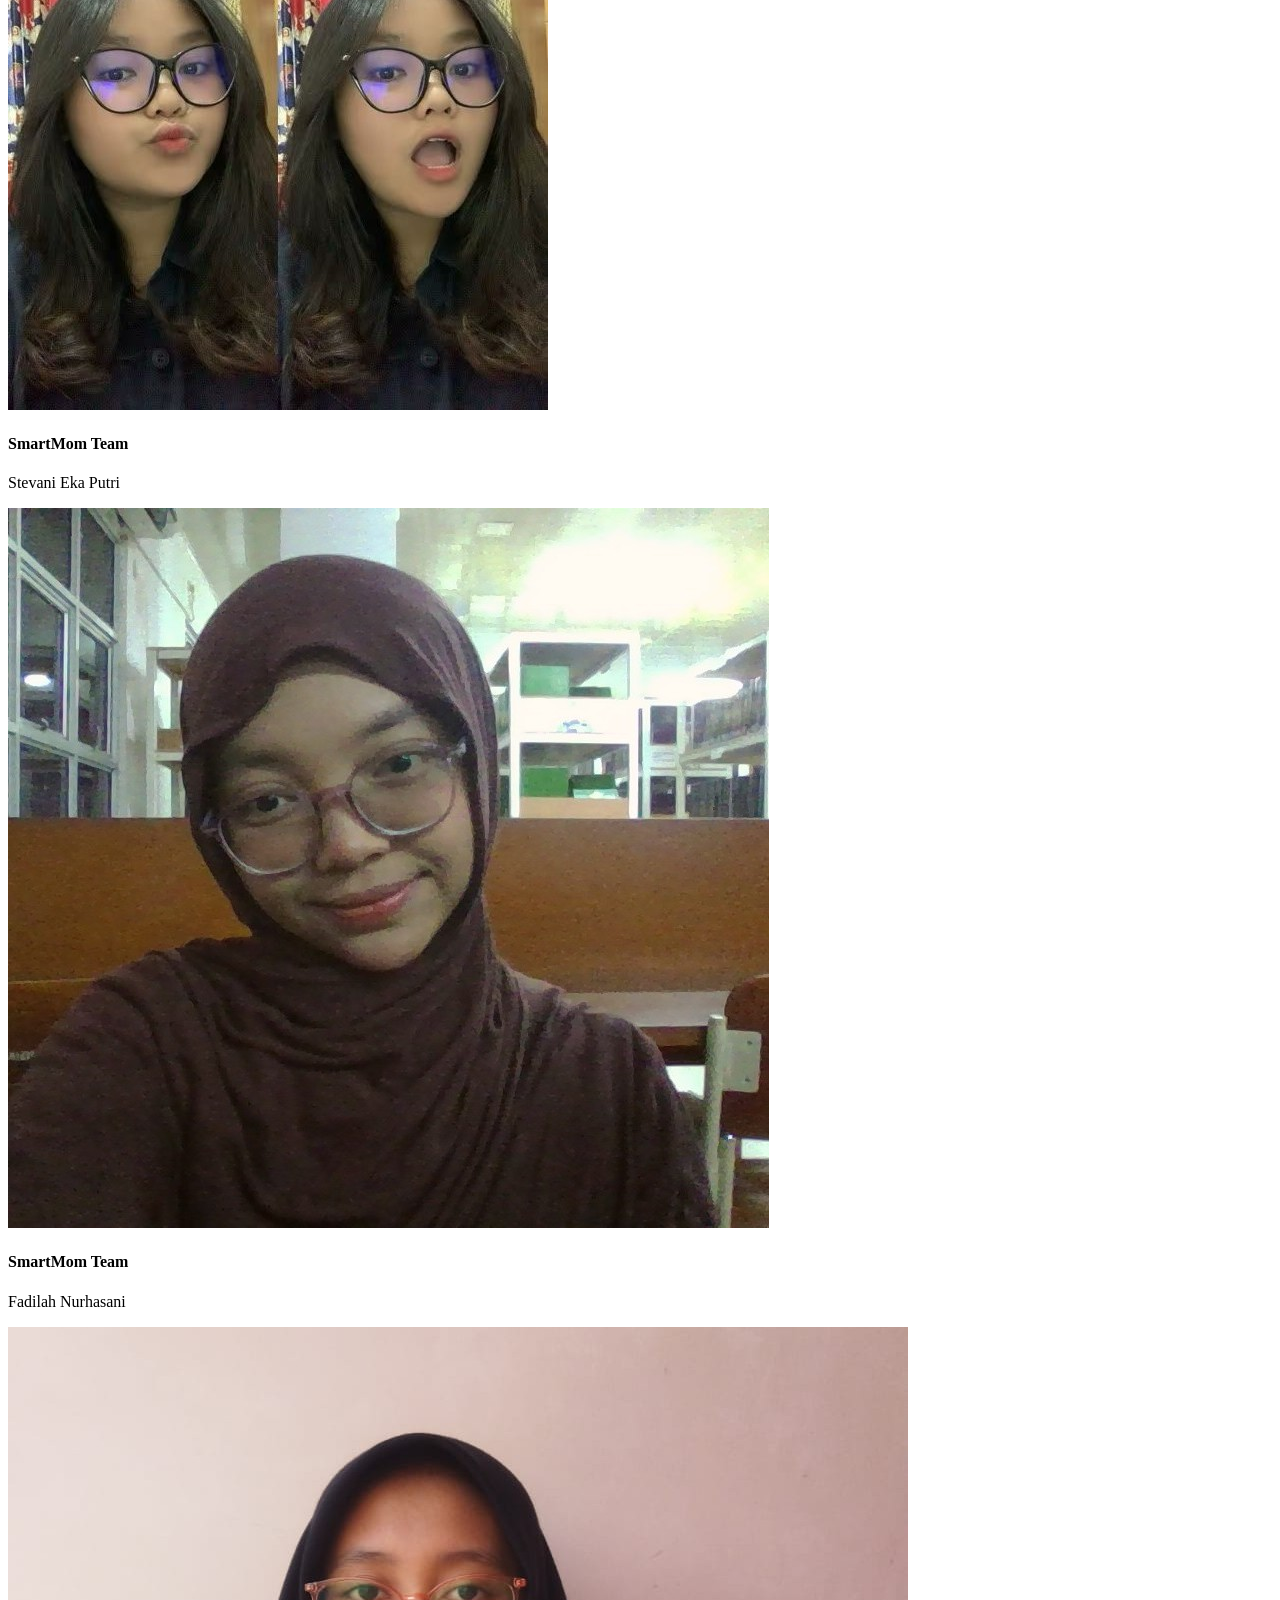
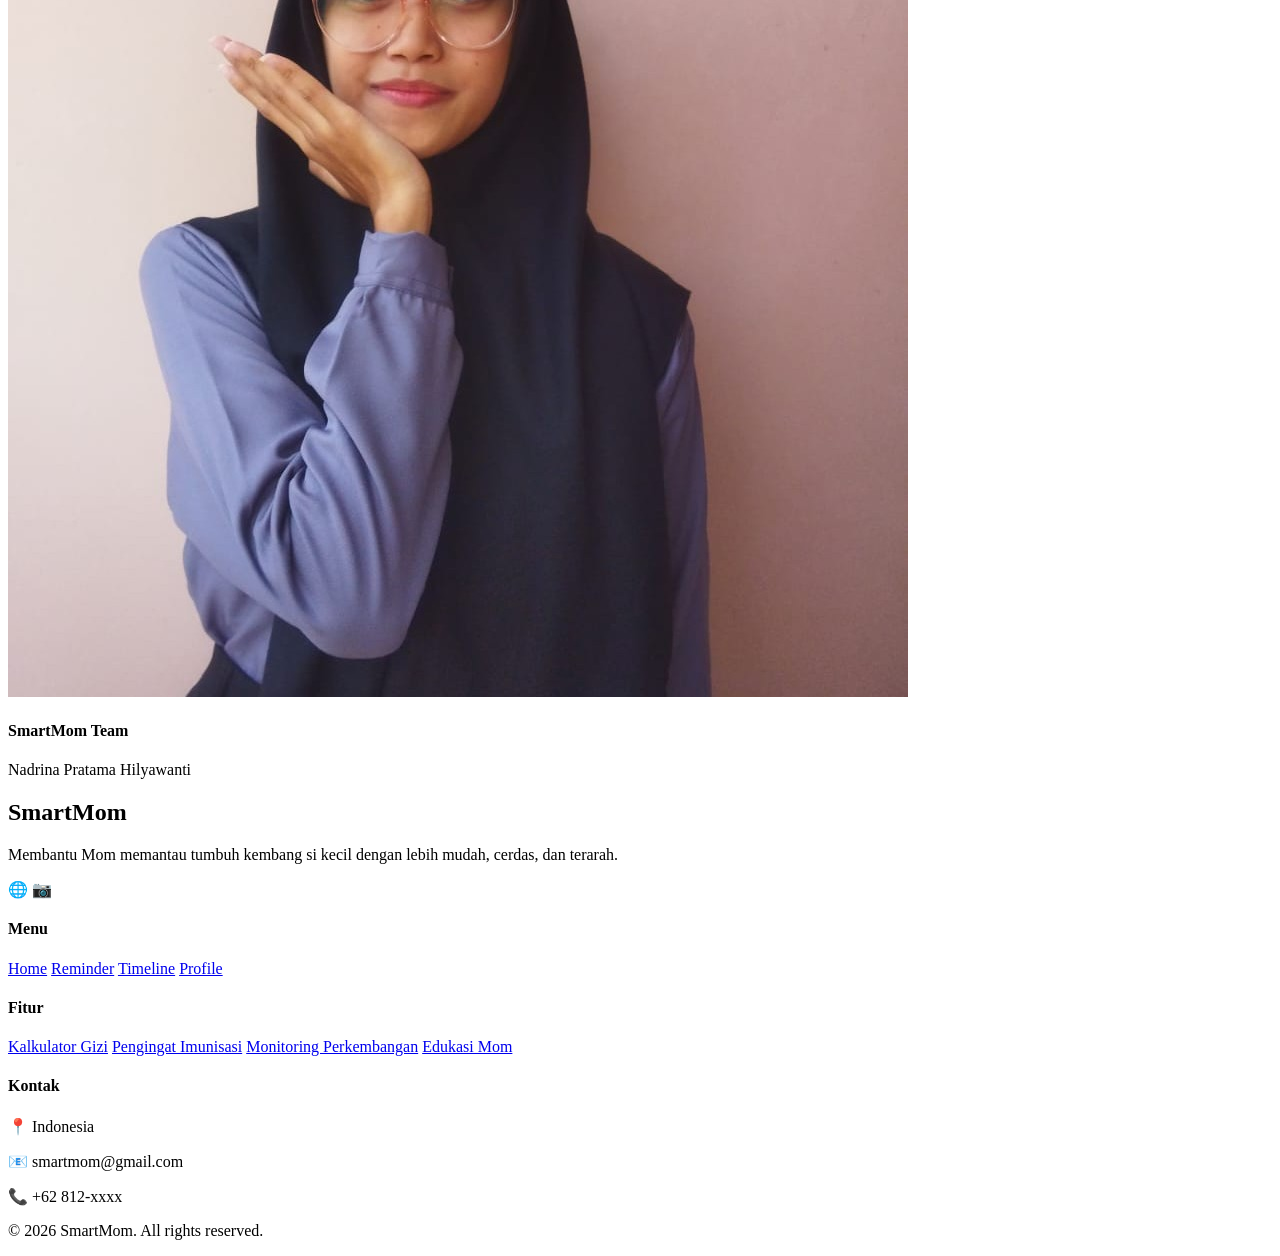
==== commit f0fc31a9: "Update about-us.html" ====
--- a/html/about-us.html
+++ b/html/about-us.html
@@ -6,7 +6,7 @@
     <meta charset="UTF-8">
     <meta name="viewport" content="width=device-width, initial-scale=1.0">
     <title>About SmartMom</title>
-<link rel="stylesheet" href="../css/about-us.css">
+<link rel="stylesheet" href="css/about-us.css">
     <link href="https://fonts.googleapis.com/css2?family=Poppins:wght@300;400;500;600;700&display=swap"
     rel="stylesheet">
 </head>
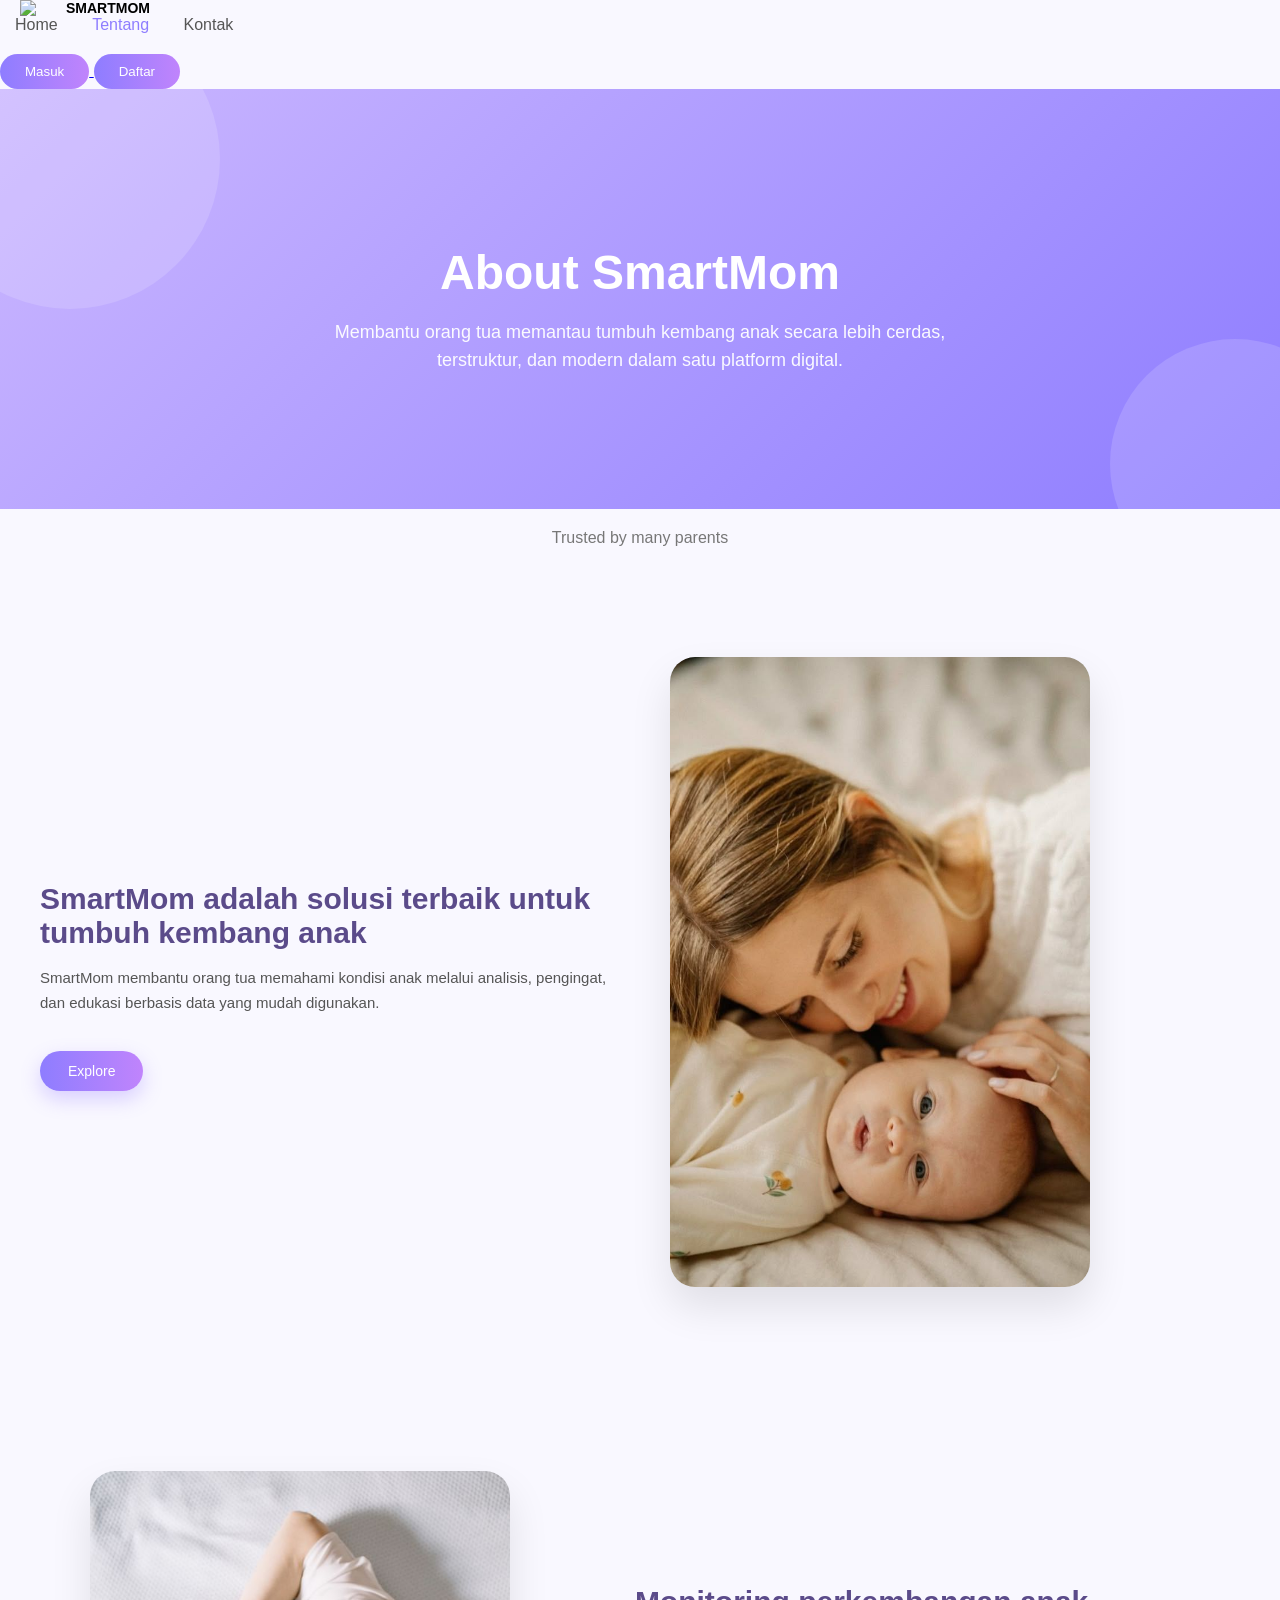
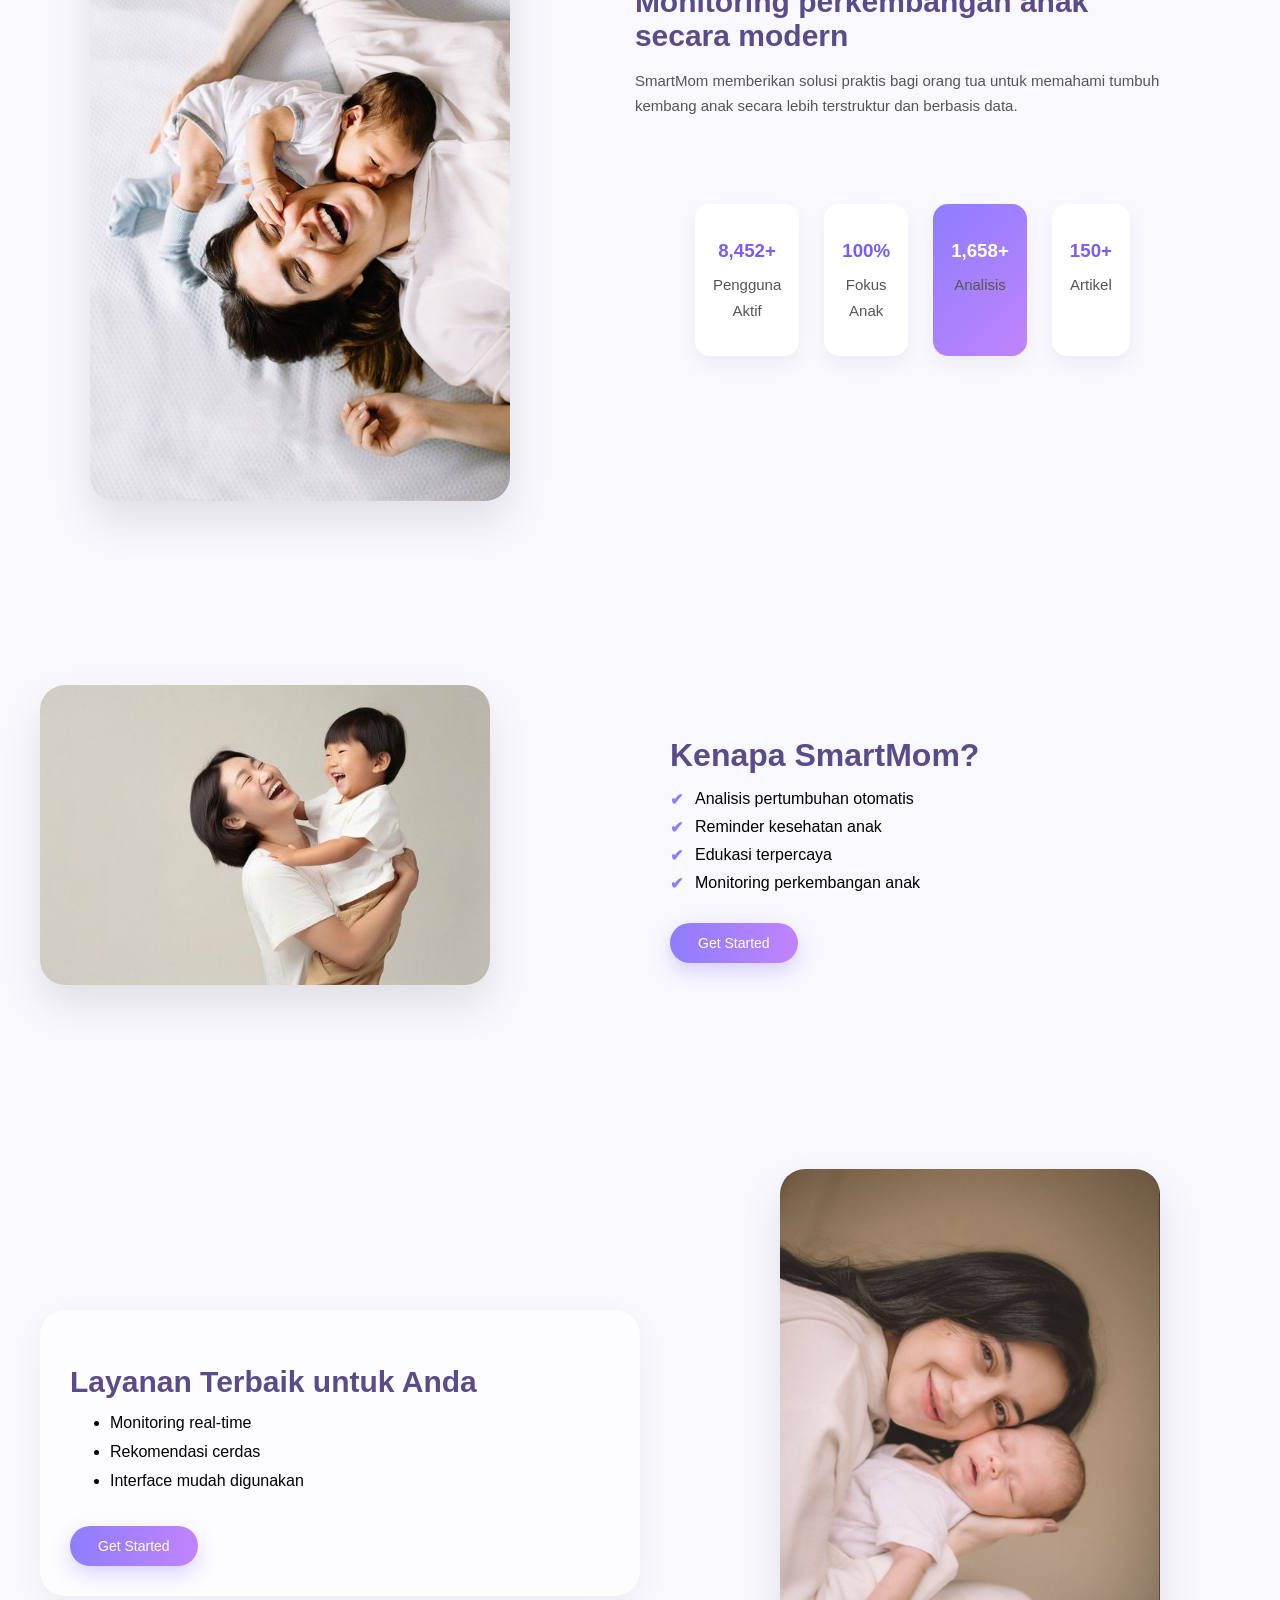
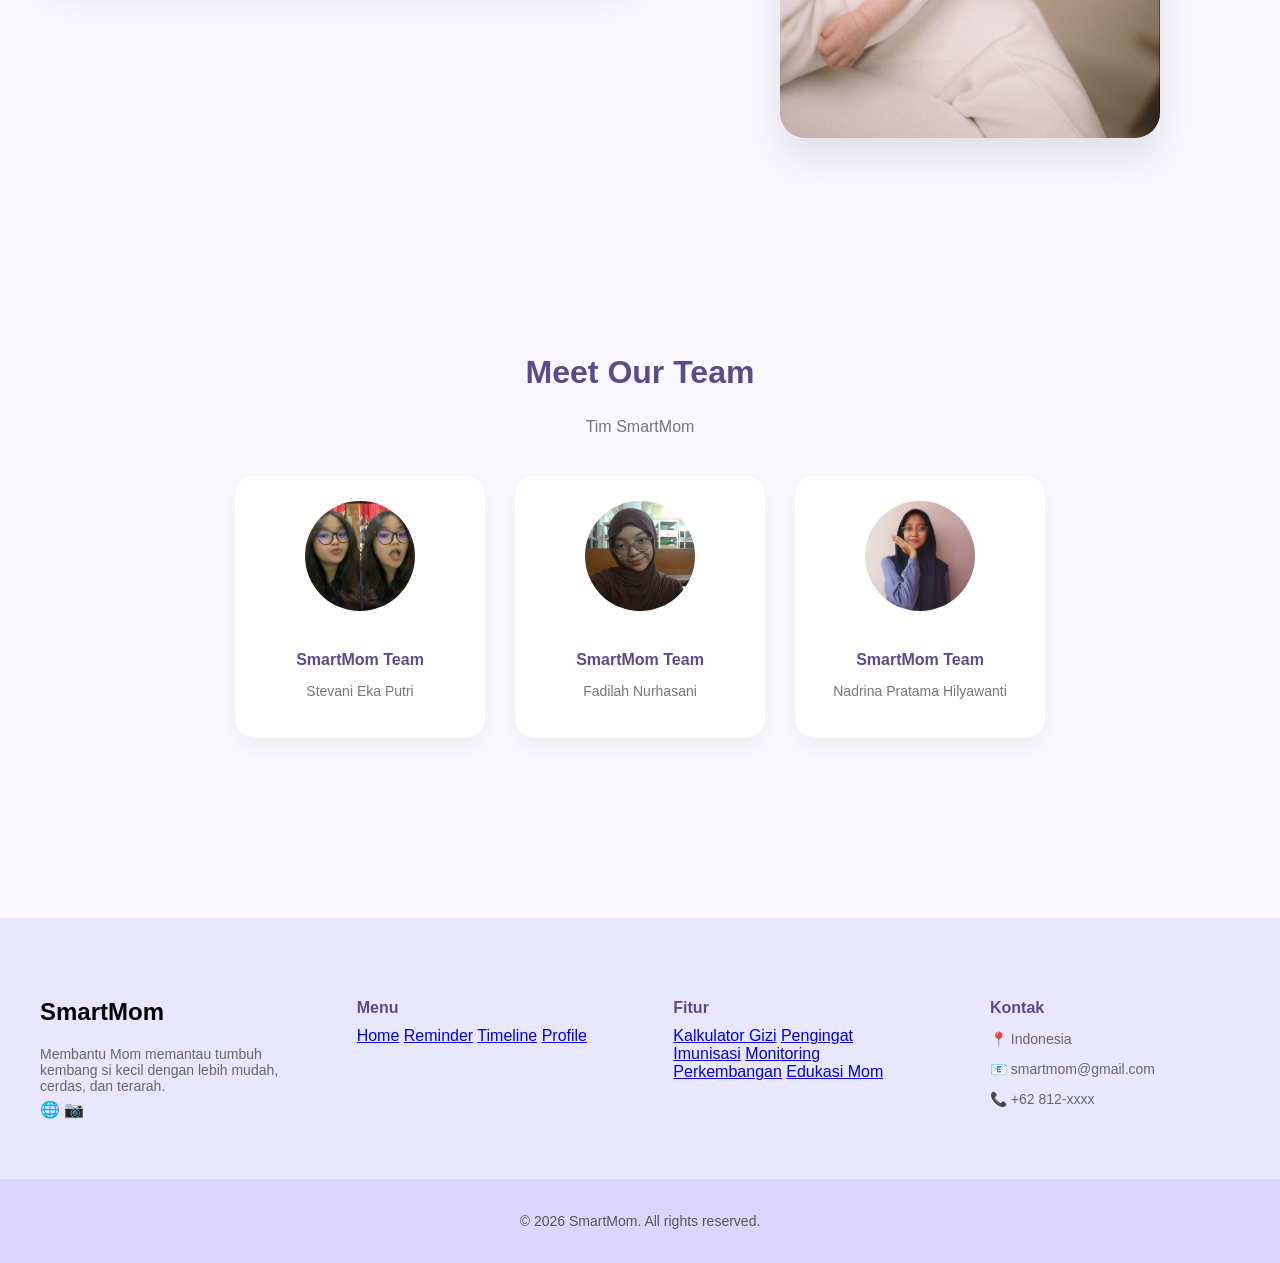
==== commit 72ea25c2: "Update about-us.html" ====
--- a/html/about-us.html
+++ b/html/about-us.html
@@ -6,7 +6,7 @@
     <meta charset="UTF-8">
     <meta name="viewport" content="width=device-width, initial-scale=1.0">
     <title>About SmartMom</title>
-<link rel="stylesheet" href="css/about-us.css">
+<link rel="stylesheet" href="/css/about-us.css">    
     <link href="https://fonts.googleapis.com/css2?family=Poppins:wght@300;400;500;600;700&display=swap"
     rel="stylesheet">
 </head>
--- a/css/about-us.css
+++ b/css/about-us.css
@@ -0,0 +1,565 @@
+body{
+    margin:0;
+    font-family:'Poppins', sans-serif;
+    background:#f9f8ff;
+}
+
+.navbar{
+    display:flex;
+    justify-content:space-between;
+    align-items:center;
+    padding:20px 60px;
+}
+
+.nav-links a{
+    margin:0 15px;
+    text-decoration:none;
+    color:#555;
+}
+
+.nav-links .active{
+    color:#8e7dff;
+}
+
+.auth a{
+    margin-left:15px;
+    text-decoration:none;
+}
+
+.login{
+    background:#8e7dff;
+    color:white;
+    padding:6px 14px;
+    border-radius:10px;
+}
+
+.hero{
+    height: 420px;
+    background: linear-gradient(135deg,#cbb7ff,#8e7dff);
+    display:flex;
+    justify-content:center;
+    align-items:center;
+    text-align:center;
+    color:white;
+    position:relative;
+    overflow:hidden;
+}
+
+/* efek bulat background */
+.hero::before{
+    content:"";
+    position:absolute;
+    width:300px;
+    height:300px;
+    background:rgba(255,255,255,0.15);
+    border-radius:50%;
+    top:-80px;
+    left:-80px;
+}
+
+.hero::after{
+    content:"";
+    position:absolute;
+    width:250px;
+    height:250px;
+    background:rgba(255,255,255,0.15);
+    border-radius:50%;
+    bottom:-80px;
+    right:-80px;
+}
+
+.hero-content{
+    position:relative;
+    max-width:700px;
+}
+
+.hero h1{
+    font-size:48px;
+    margin-bottom:15px;
+    font-weight:600;
+}
+
+.hero p{
+    font-size:18px;
+    line-height:1.6;
+    opacity:0.95;
+}
+
+.trusted{
+    text-align:center;
+    margin:20px 0;
+    color:#777;
+}
+
+.about{
+    padding:90px 40px;
+}
+
+.about-container{
+    max-width:1200px;
+    margin:auto;
+    display:flex;
+    align-items:center;
+    gap:60px;
+}
+
+.about-text{
+    flex:1;
+}
+
+.about-text h2{
+    font-size:32px;
+    color:#5b4b8a;
+    margin-bottom:15px;
+}
+
+.about-text p{
+    color:#666;
+    line-height:1.8;
+    font-size:15px;
+}
+
+/* BUTTON */
+.btn-explore{
+    margin-top:20px;
+    padding:12px 28px;
+    border:none;
+    border-radius:25px;
+    background:linear-gradient(90deg,#8e7dff,#c084fc);
+    color:white;
+    font-size:14px;
+    cursor:pointer;
+    box-shadow:0 8px 20px rgba(140,110,255,0.3);
+    transition:0.3s;
+}
+
+.btn-explore:hover{
+    transform:translateY(-3px);
+}
+
+/* IMAGE */
+.about-img{
+    flex:1;
+}
+
+.about-img img{
+    width:100%;
+    max-width:420px;
+    border-radius:25px;
+    box-shadow:0 20px 40px rgba(0,0,0,0.1);
+}
+.about-section{
+    padding:90px;
+}
+
+.about-container{
+    display:flex;
+    gap:60px;
+    align-items:center;
+}
+
+.about-img img{
+    width:100%;
+    max-width:420px;
+    border-radius:25px;
+    box-shadow:0 20px 40px rgba(0,0,0,0.1);
+}
+
+.about-text h2{
+    color:#5b4b8a;
+    font-size:30px;
+}
+
+.about-text p{
+    margin-top:10px;
+    line-height:1.7;
+    color:#555;
+}
+
+/* STATS */
+.stats{
+    display:grid;
+    grid-template-columns: repeat(2, 140px);
+    gap:15px;
+    margin-top:25px;
+}
+
+.stat-card{
+    background:white;
+    padding:18px;
+    border-radius:15px;
+    text-align:center;
+    box-shadow:0 8px 18px rgba(0,0,0,0.05);
+}
+
+.stat-card h3{
+    color:#7a5cff;
+    margin-bottom:5px;
+}
+
+.stat-card.highlight{
+    background:linear-gradient(135deg,#8e7dff,#c084fc);
+    color:white;
+}
+
+.stat-card.highlight h3{
+    color:white;
+}
+
+/* STATS */
+.stats{
+    display:grid;
+    grid-template-columns: repeat(2, 140px);
+    gap:15px;
+    margin-top:25px;
+}
+
+.stat-card{
+    background:white;
+    padding:18px;
+    border-radius:15px;
+    text-align:center;
+    box-shadow:0 8px 18px rgba(0,0,0,0.05);
+}
+
+.stat-card h3{
+    color:#7a5cff;
+    margin-bottom:5px;
+}
+
+.stat-card.highlight{
+    background:linear-gradient(135deg,#8e7dff,#c084fc);
+    color:white;
+}
+
+.stat-card.highlight h3{
+    color:white;
+}
+
+button{
+    margin-top:20px;
+    padding:10px 25px;
+    border:none;
+    border-radius:20px;
+    background:linear-gradient(90deg,#8e7dff,#c084fc);
+    color:white;
+}
+
+.stats{
+    display:flex;
+    justify-content:center;
+    gap:25px;
+    padding:60px;
+}
+
+.card{
+    background:white;
+    padding:25px;
+    border-radius:15px;
+    width:150px;
+    text-align:center;
+}
+
+.card.active{
+    background:#2d2dff;
+    color:white;
+}
+
+.feature{
+    padding:90px 40px;
+}
+
+.feature-container{
+    max-width:1200px;
+    margin:auto;
+    display:flex;
+    align-items:center;
+    gap:60px;
+}
+
+/* IMAGE */
+.feature-img{
+    flex:1;
+}
+
+.feature-img img{
+    width:100%;
+    max-width:450px;
+    border-radius:25px;
+    box-shadow:0 20px 40px rgba(0,0,0,0.1);
+}
+
+/* TEXT */
+.feature-text{
+    flex:1;
+}
+
+.feature-text h2{
+    font-size:32px;
+    color:#5b4b8a;
+    margin-bottom:10px;
+}
+
+.feature-text p{
+    color:#666;
+    line-height:1.7;
+    margin-bottom:15px;
+}
+
+/* LIST */
+.feature-list{
+    list-style:none;
+    padding:0;
+}
+
+.feature-list li{
+    margin-bottom:10px;
+    padding-left:25px;
+    position:relative;
+}
+
+.feature-list li::before{
+    content:"✔";
+    position:absolute;
+    left:0;
+    color:#8e7dff;
+    font-weight:bold;
+}
+
+/* BUTTON */
+.btn-feature{
+    margin-top:15px;
+    padding:12px 28px;
+    border:none;
+    border-radius:25px;
+    background:linear-gradient(90deg,#8e7dff,#c084fc);
+    color:white;
+    font-size:14px;
+    cursor:pointer;
+    box-shadow:0 8px 20px rgba(140,110,255,0.3);
+    transition:0.3s;
+}
+
+.btn-feature:hover{
+    transform:translateY(-3px);
+}
+.team{
+    text-align:center;
+    padding:80px;
+}
+
+.team-grid{
+    display:flex;
+    justify-content:center;
+    gap:30px;
+    margin-top:30px;
+}
+
+.member{
+    background:white;
+    padding:20px;
+    border-radius:15px;
+}
+
+.member img{
+    width:100px;
+    border-radius:50%;
+}
+
+/* FOOTER */
+.footer{
+    background:#e9e6ff;
+    margin-top:80px;
+}
+
+.footer-container{
+    max-width:1200px;
+    margin:auto;
+    display:flex;
+    justify-content:space-between;
+    padding:60px 40px;
+    flex-wrap:wrap;
+}
+
+.footer-col{
+    width:250px;
+}
+
+.footer-col h3{
+    color:#5b4b8a;
+    margin-bottom:10px;
+}
+
+.footer-col h4{
+    color:#5b4b8a;
+    margin-bottom:10px;
+}
+
+.footer-col p{
+    color:#666;
+    margin-bottom:6px;
+    font-size:14px;
+}
+
+.footer-bottom{
+    text-align:center;
+    padding:20px;
+    background:#dcd6ff;
+    color:#555;
+    font-size:14px;
+}
+.logo{
+    display: flex;
+    align-items: center;
+    gap: 10px;
+    padding: 0 clamp(12px, 2vw, 20px);
+
+    font-size: clamp(12px, 1.2vw, 14px);
+    font-weight: 600;
+}
+
+.logo img{
+    width: clamp(28px, 3vw, 36px);
+}
+
+/* FEATURE REVERSE */
+.feature.reverse{
+    padding: 90px 40px;
+}
+
+.feature.reverse{
+    display: flex;
+    justify-content: center;
+}
+
+.feature.reverse .feature-text{
+    width: 45%;
+    background: rgba(255,255,255,0.6);
+    backdrop-filter: blur(8px);
+    padding: 30px;
+    border-radius: 25px;
+    box-shadow: 0 10px 30px rgba(0,0,0,0.05);
+}
+
+.feature.reverse .feature-text h2{
+    font-size: 30px;
+    color: #5b4b8a;
+    margin-bottom: 10px;
+}
+
+.feature.reverse .feature-text ul{
+    margin-top: 10px;
+    line-height: 1.8;
+}
+
+.feature.reverse .feature-img{
+    width: 45%;
+    display: flex;
+    justify-content: center;
+    align-items: center;
+}
+
+.feature.reverse .feature-img img{
+    width: 100%;
+    max-width: 380px;
+    border-radius: 25px;
+    box-shadow: 0 20px 40px rgba(0,0,0,0.1);
+}
+
+/* layout kanan kiri */
+.feature.reverse{
+    display: flex;
+    flex-direction: row;
+    align-items: center;
+    gap: 60px;
+    max-width: 1200px;
+    margin: auto;
+}
+
+/* TEAM */
+.team{
+    text-align:center;
+    padding:100px 40px;
+}
+
+.team h2{
+    font-size:32px;
+    color:#5b4b8a;
+}
+
+.team-subtitle{
+    color:#777;
+    margin-top:10px;
+}
+
+.team-grid{
+    display:flex;
+    justify-content:center;
+    gap:30px;
+    margin-top:40px;
+    flex-wrap:wrap;
+}
+
+.member{
+    background:white;
+    padding:25px;
+    border-radius:20px;
+    width:200px;
+    box-shadow:0 10px 20px rgba(0,0,0,0.05);
+    transition:0.3s;
+}
+
+.member:hover{
+    transform:translateY(-10px);
+    box-shadow:0 20px 40px rgba(0,0,0,0.1);
+}
+
+.member img{
+    width:110px;
+    height:110px;
+    object-fit:cover;
+    border-radius:50%;
+    margin-bottom:15px;
+}
+
+.member h4{
+    color:#5b4b8a;
+    margin-bottom:5px;
+}
+
+.member p{
+    color:#777;
+    font-size:14px;
+}
+
+/* RESPONSIVE */
+@media(max-width:768px){
+    .feature.reverse{
+        flex-direction: column;
+        text-align: center;
+    }
+
+    .feature.reverse .feature-text,
+    .feature.reverse .feature-img{
+        width: 100%;
+    }
+}
+
+@media(max-width:768px){
+
+    .about,
+    .feature{
+        flex-direction:column;
+        padding:40px;
+    }
+
+    .stats{
+        flex-direction:column;
+        align-items:center;
+    }
+
+    .team-grid{
+        flex-direction:column;
+    }
+
+}
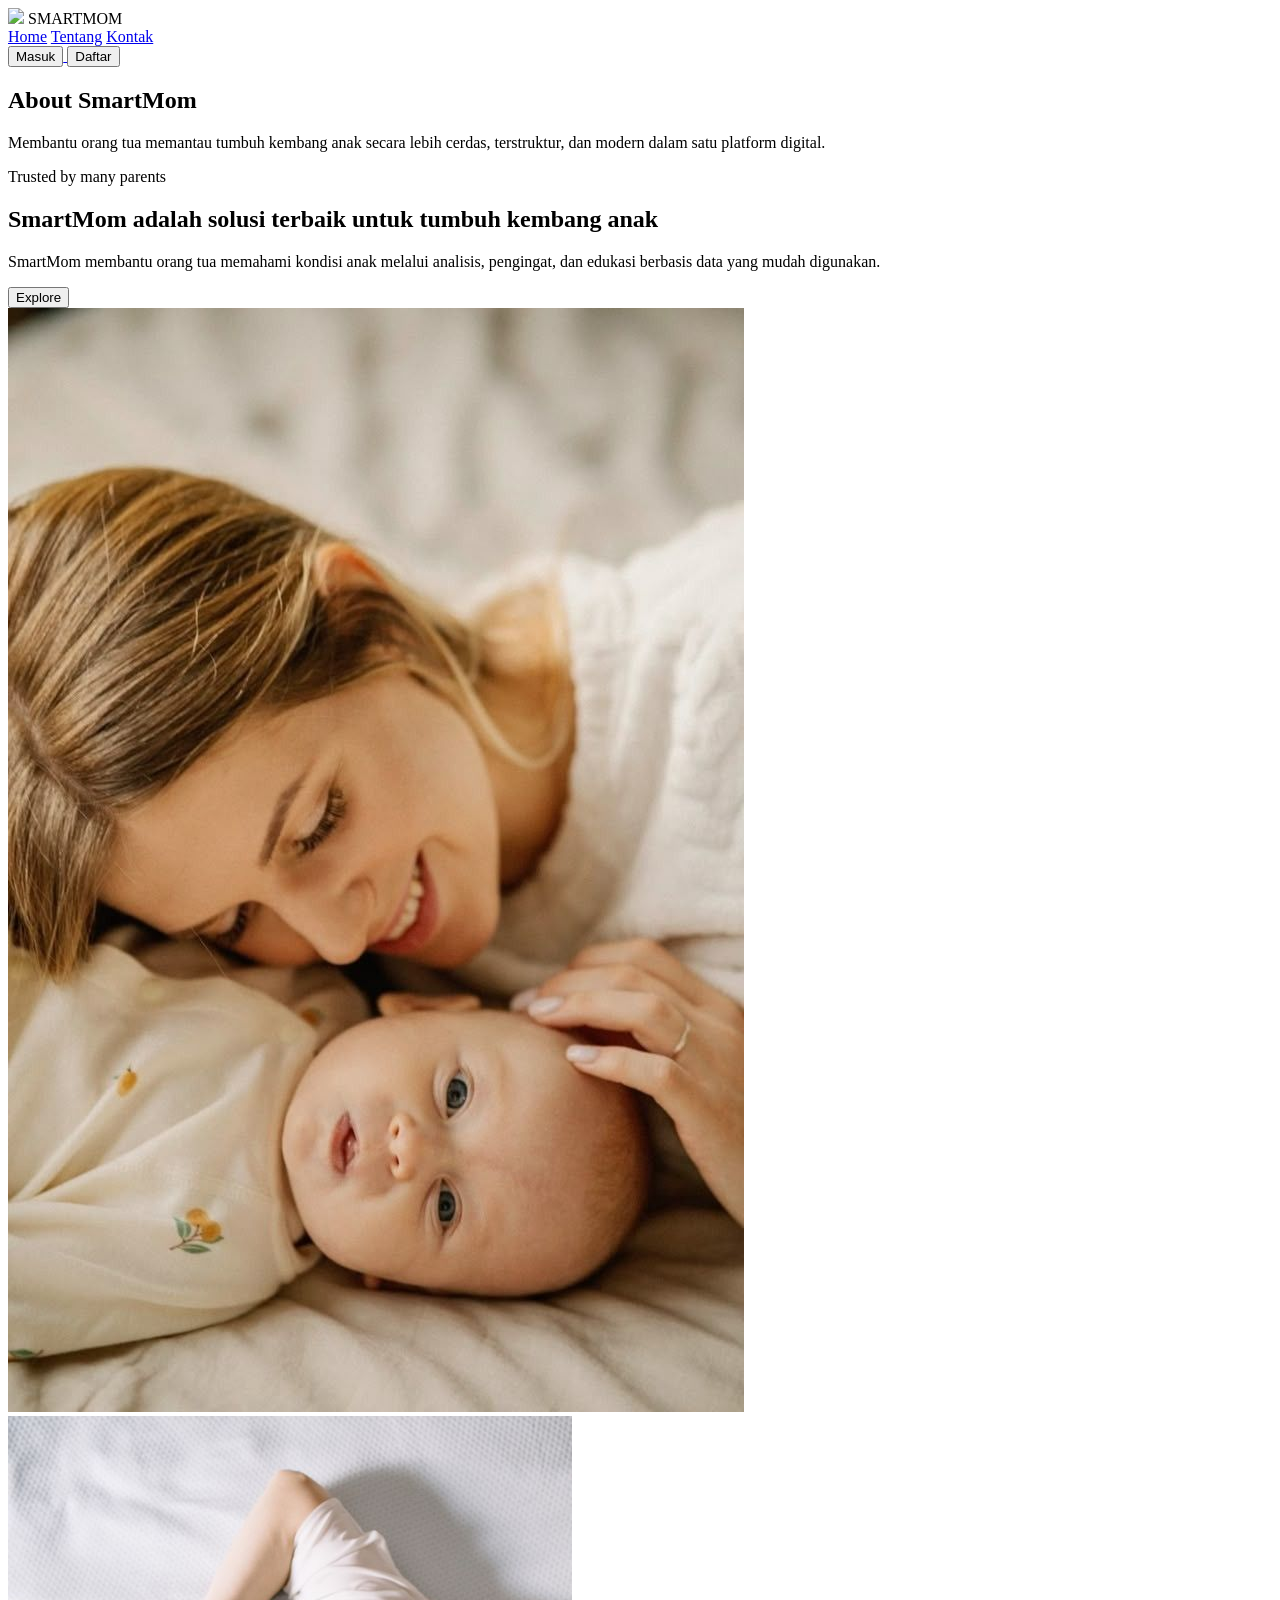
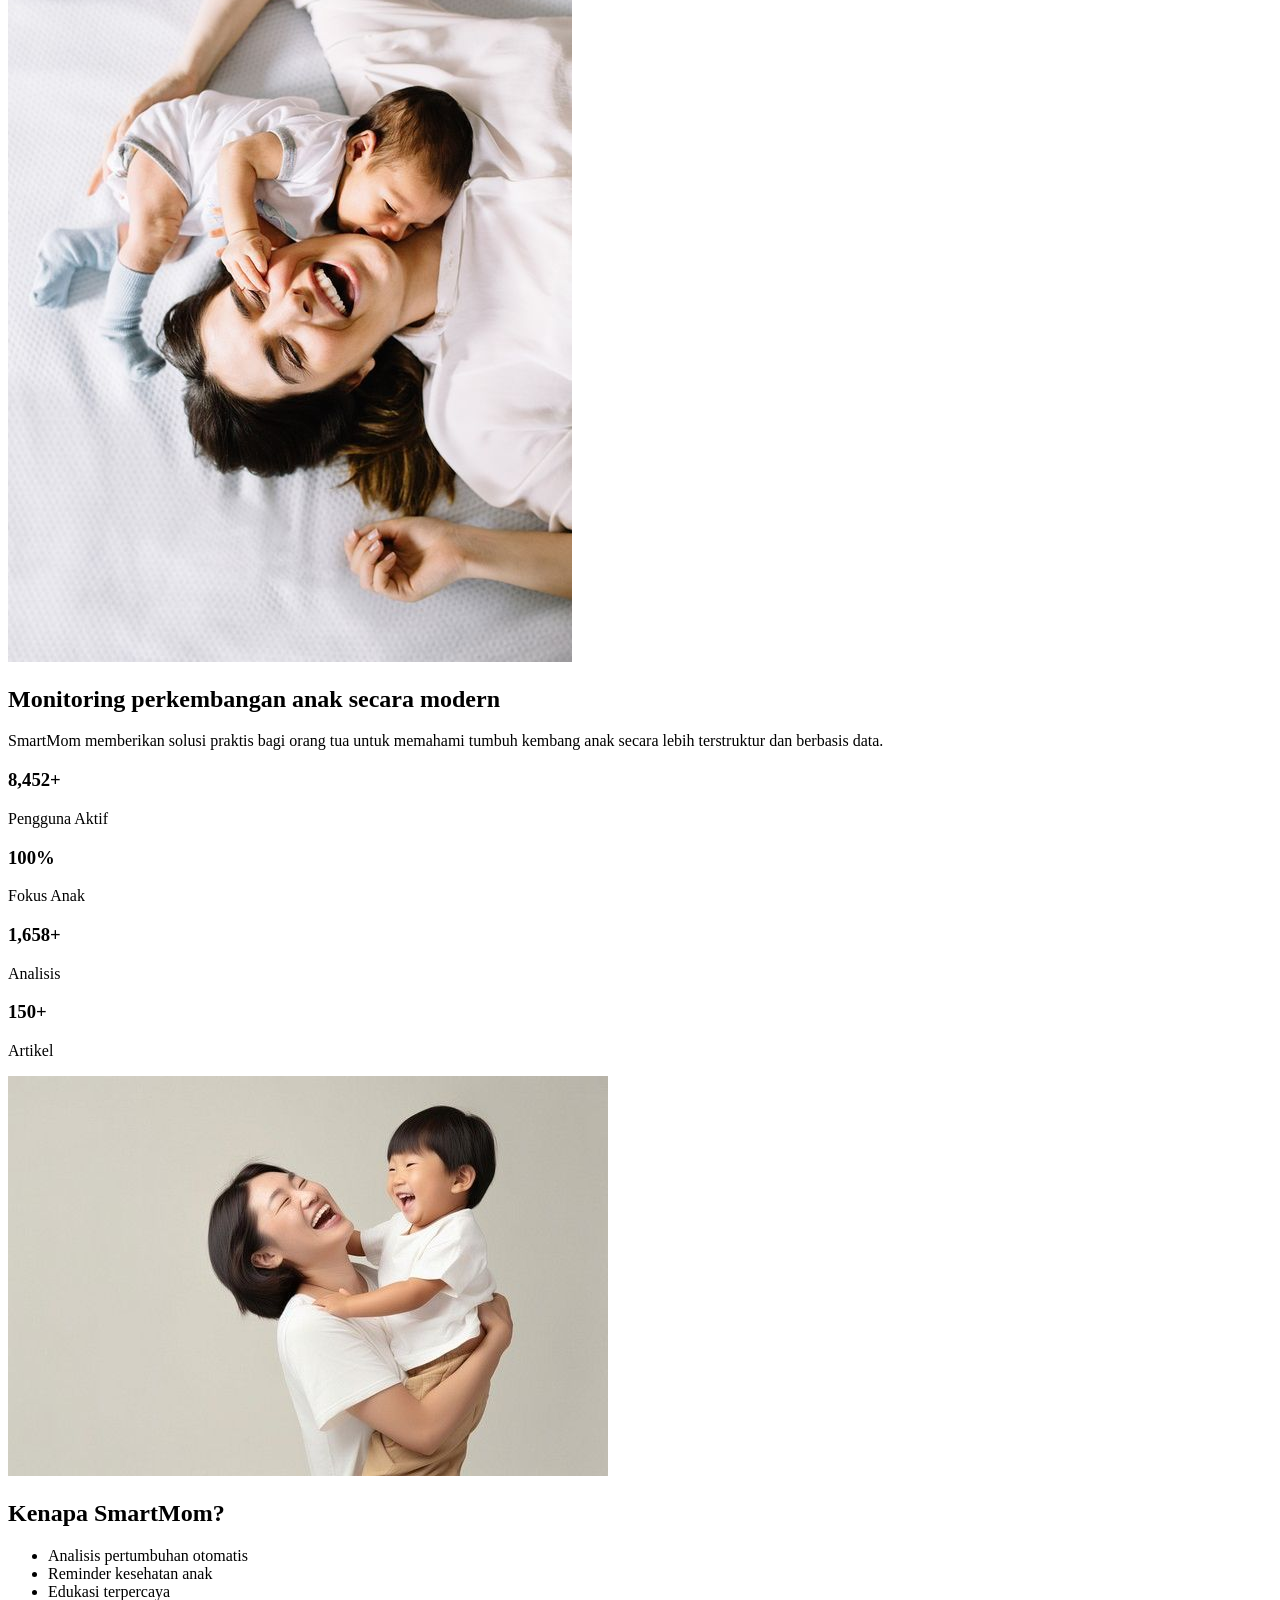
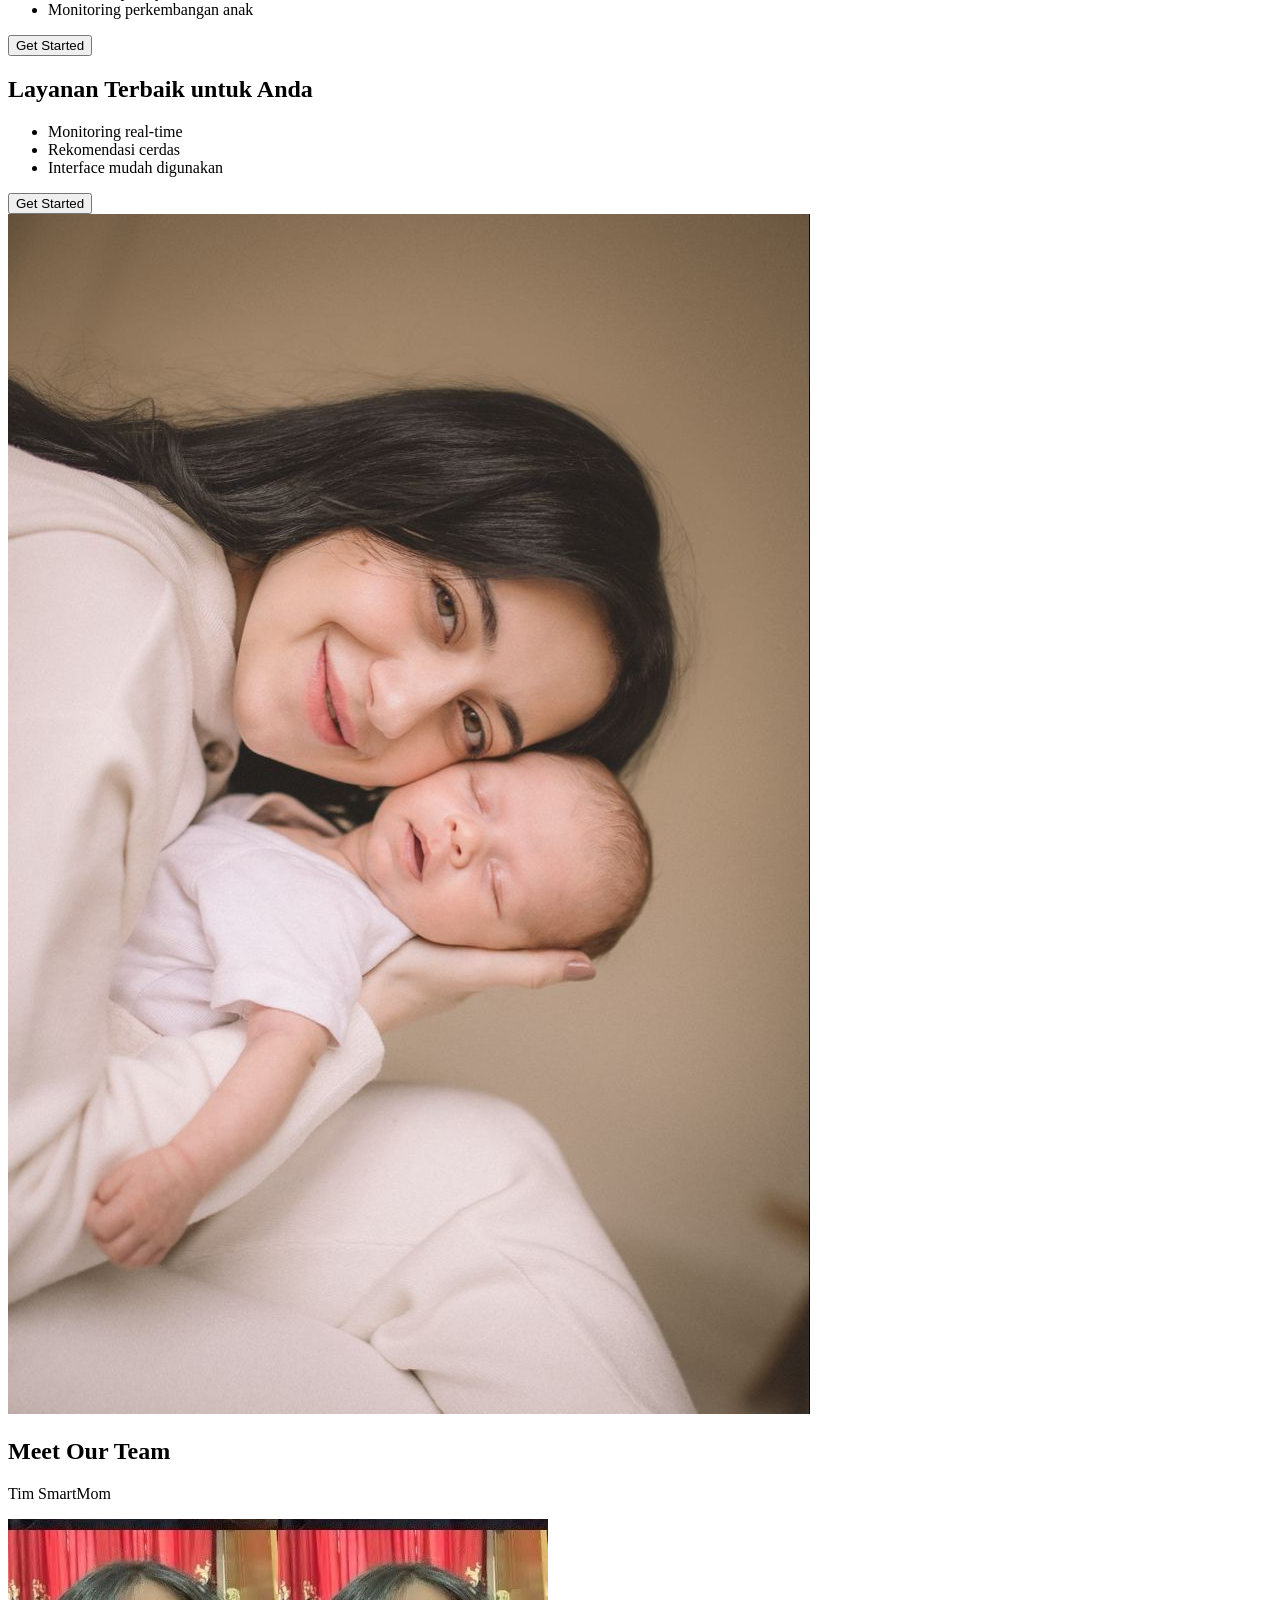
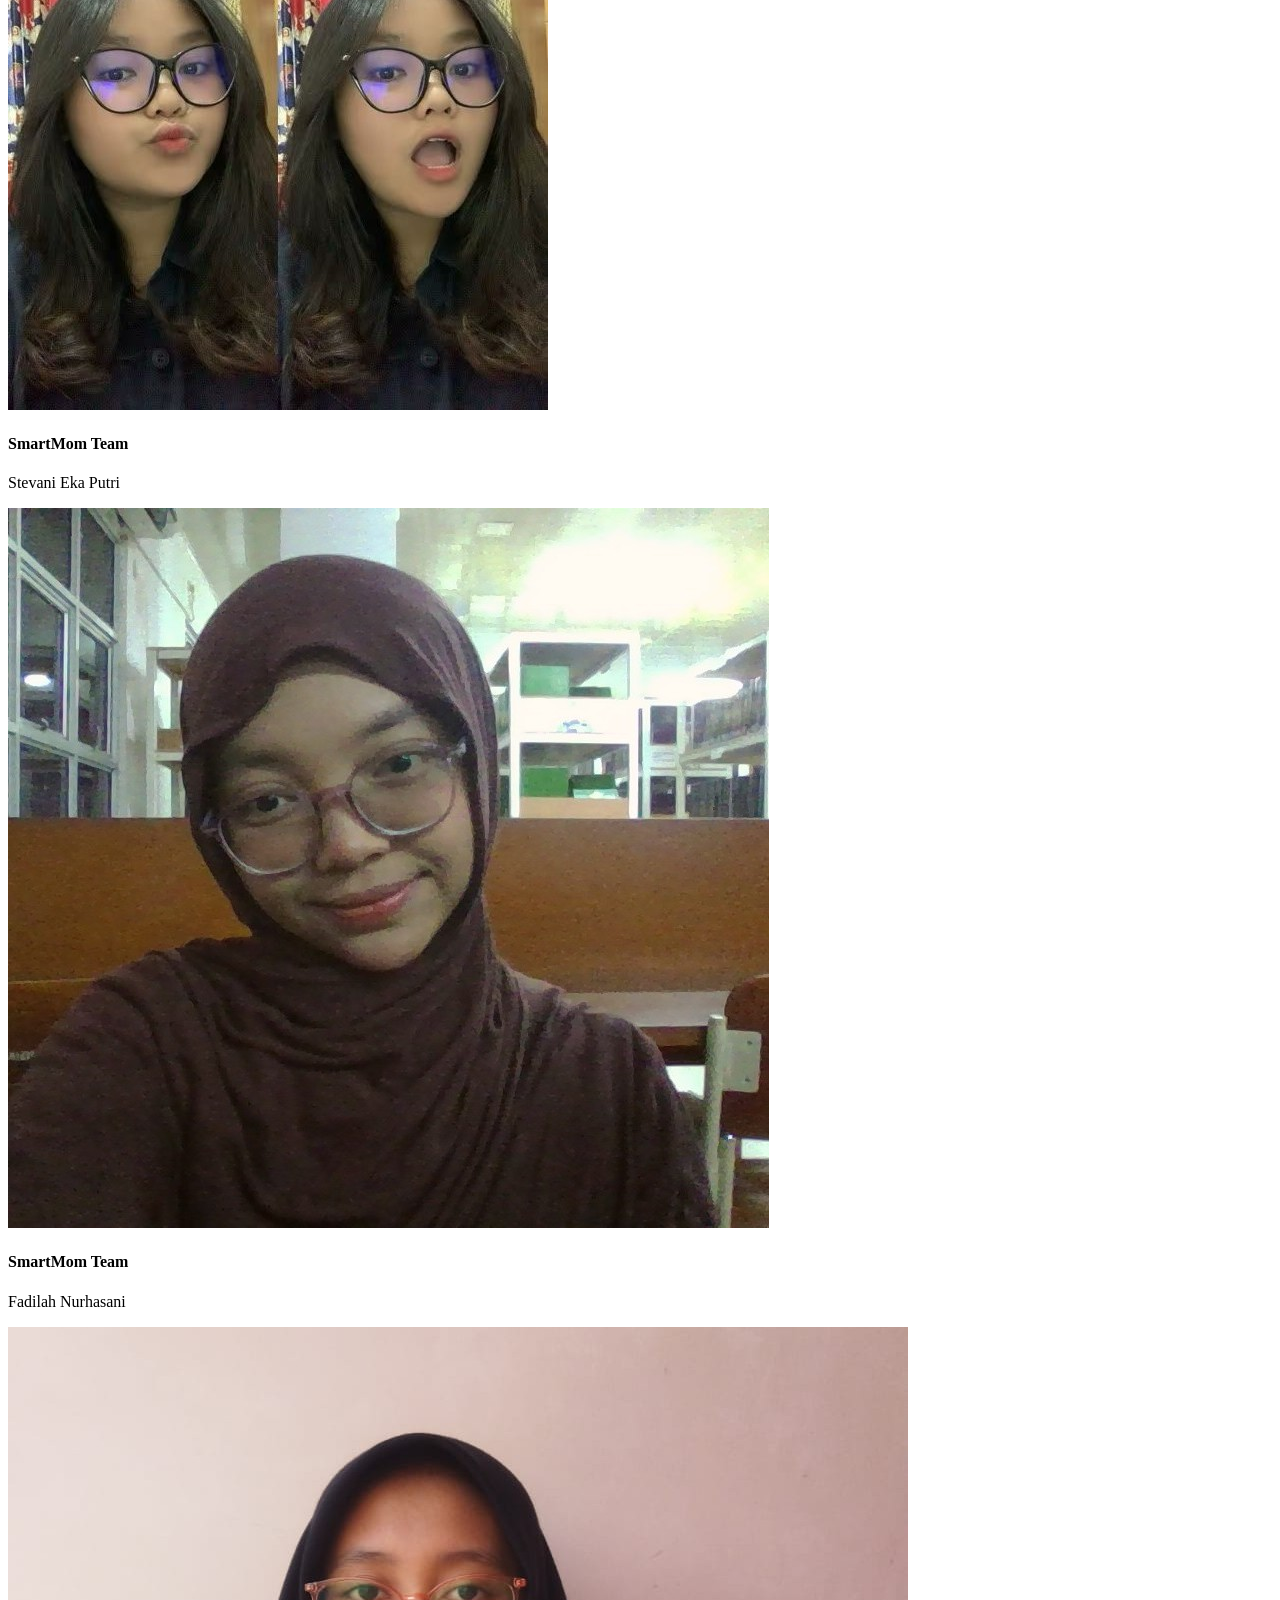
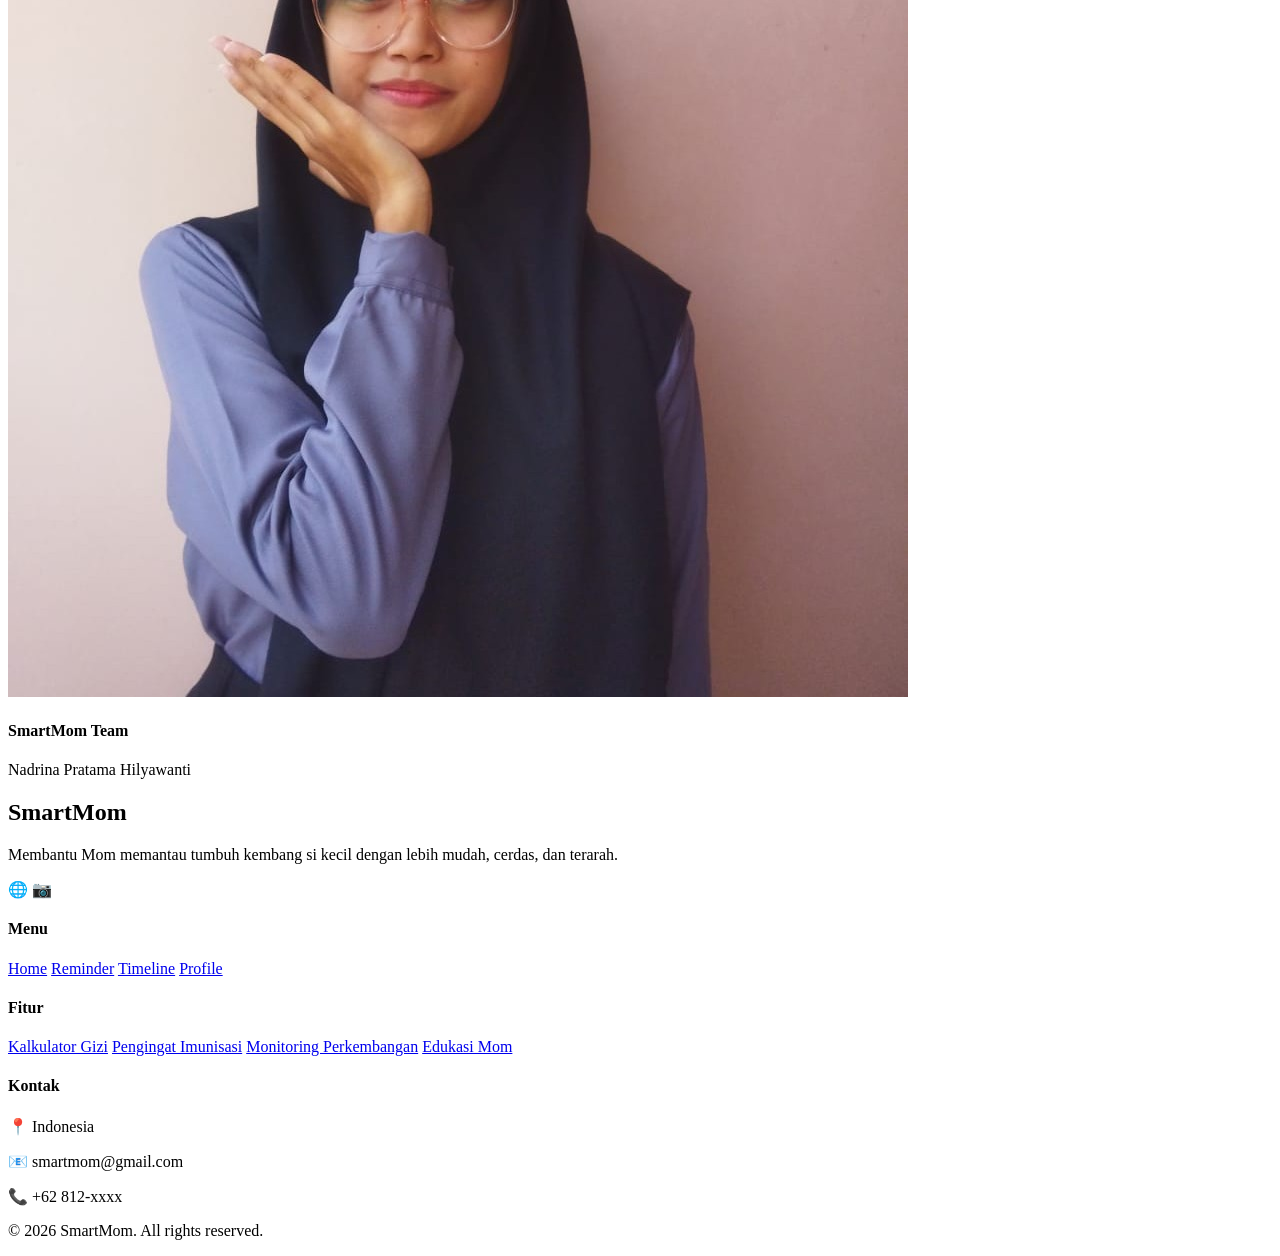
==== commit ea118deb: "Update about-us.html" ====
--- a/html/about-us.html
+++ b/html/about-us.html
@@ -6,7 +6,7 @@
     <meta charset="UTF-8">
     <meta name="viewport" content="width=device-width, initial-scale=1.0">
     <title>About SmartMom</title>
-<link rel="stylesheet" href="/css/about-us.css">    
+<link rel="stylesheet" href="css/about-us.css">    
     <link href="https://fonts.googleapis.com/css2?family=Poppins:wght@300;400;500;600;700&display=swap"
     rel="stylesheet">
 </head>
